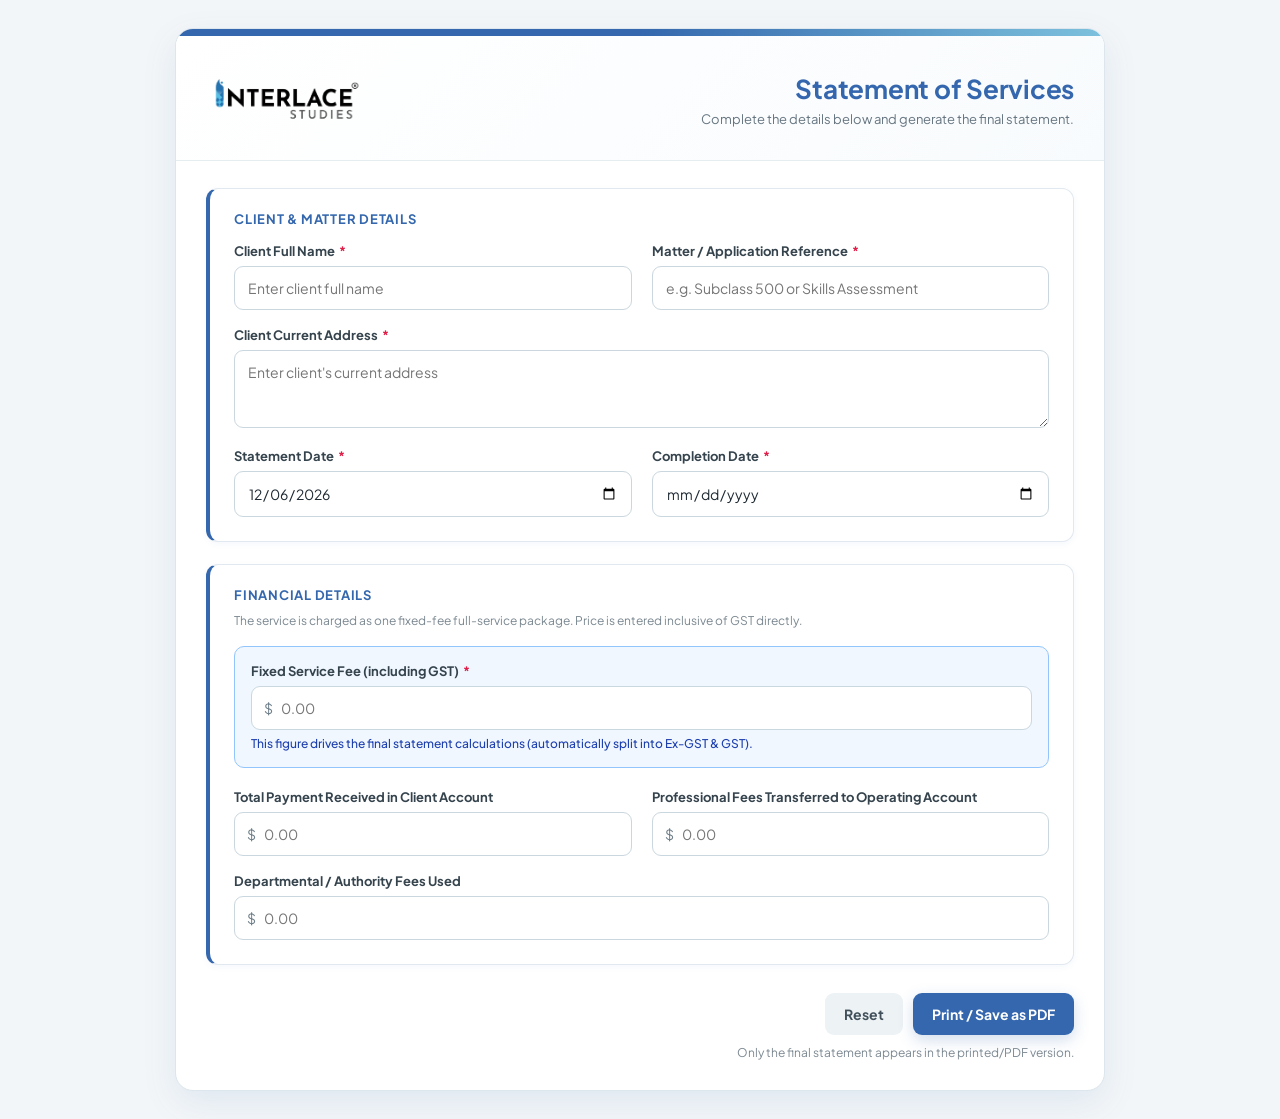
==== Interlace_Statement_of_Services.html @ 385ddd6b "feat: complete Interlace Statement of Services generator with brand redesign" ====
<!DOCTYPE html>
<html lang="en">
<head>
<meta charset="UTF-8">
<meta name="viewport" content="width=device-width, initial-scale=1.0">
<title>Interlace Studies | Statement of Services</title>
    <link rel="preconnect" href="https://fonts.googleapis.com">
    <link rel="preconnect" href="https://fonts.gstatic.com" crossorigin>
    <link href="https://fonts.googleapis.com/css2?family=Plus+Jakarta+Sans:wght@400;500;600;700;800&family=Inter:wght@400;500;600;700&display=swap" rel="stylesheet">
<style>
:root {
    --brand: rgb(52, 103, 173);
    --brand-2: rgb(88, 145, 192);
    --brand-light: #eef5fb;
    --brand-pale: #f7fbfe;
    --ink: #1e2932;
    --muted: #667580;
    --line: #d7e1e8;
    --page: #f3f6f8;
    --white: #ffffff;
    --danger: #a53a3a;
    --danger-bg: #fff7f7;
    --success: #2c6d4d;
    --success-bg: #f3fbf6;
}

* { box-sizing: border-box; }

html, body {
    margin: 0;
    padding: 0;
    font-family: 'Plus Jakarta Sans', 'Inter', -apple-system, BlinkMacSystemFont, 'Segoe UI', Roboto, sans-serif;
    font-size: 14px;
    color: var(--ink);
    background: var(--page);
    -webkit-font-smoothing: antialiased;
}

.screen-title h1 {
    margin: 0;
    color: var(--brand);
    font-size: 22px;
    font-weight: 700;
    letter-spacing: -0.01em;
}

.screen-title p {
    margin: 4px 0 0;
    color: var(--muted);
    font-size: 13px;
}

/* Card containers for form sections with brand-blue left-border accent */
.form-section-card {
    background: #ffffff;
    border: 1px solid #e2e8f0;
    border-left: 4px solid var(--brand);
    border-radius: 12px;
    padding: 22px 24px 24px;
    margin-bottom: 22px;
    box-shadow: 0 2px 6px rgba(52, 103, 173, 0.05);
}

.section-heading {
    margin: 0 0 16px;
    color: var(--brand);
    font-size: 12px;
    font-weight: 700;
    letter-spacing: 0.08em;
    text-transform: uppercase;
    display: flex;
    align-items: center;
    gap: 8px;
}

.form-grid {
    display: grid;
    grid-template-columns: repeat(2, minmax(0, 1fr));
    gap: 16px 20px;
}

.full {
    grid-column: 1 / -1;
}

label {
    display: block;
    margin: 0 0 6px;
    color: #334155;
    font-size: 13px;
    font-weight: 600;
}

.req {
    color: #e11d48;
    font-weight: 700;
    margin-left: 2px;
}

input, textarea, select {
    width: 100%;
    padding: 11px 13px;
    border: 1px solid #cbd5e1;
    border-radius: 8px;
    background: #ffffff;
    color: var(--ink);
    font-family: inherit;
    font-size: 14px;
    line-height: 1.4;
    transition: border-color .18s, box-shadow .18s;
}

input:focus, textarea:focus, select:focus {
    outline: none;
    border-color: var(--brand);
    box-shadow: 0 0 0 3px rgba(52, 103, 173, .15);
}

.helper {
    margin: -8px 0 16px;
    color: #64748b;
    font-size: 13px;
    line-height: 1.5;
}

/* Subtle driving fee card container */
.driving-fee-card {
    grid-column: 1 / -1;
    background: #f0f7ff;
    border: 1.5px solid #93c5fd;
    border-radius: 10px;
    padding: 16px;
    margin-bottom: 4px;
    transition: border-color .2s;
}

.driving-fee-card:focus-within {
    border-color: var(--brand);
    box-shadow: 0 0 0 3px rgba(52, 103, 173, .12);
}

.driving-fee-note {
    color: #1e40af;
    font-size: 12px;
    font-weight: 500;
    display: block;
    margin-top: 6px;
}



/* Base body styling replaced below */

/* =========================================================
   STAFF INTERFACE
   ========================================================= */
.app {
    width: min(930px, calc(100% - 32px));
    margin: 28px auto;
}

.card {
    overflow: hidden;
    background: #fff;
    border: 1px solid #dce6ec;
    border-radius: 18px;
    box-shadow: 0 12px 34px rgba(52, 103, 173, .10);
}

.screen-top {
    height: 7px;
    background: linear-gradient(90deg, var(--brand), var(--brand), #7cc1dd);
}

.screen-header {
    display: flex;
    align-items: center;
    justify-content: space-between;
    gap: 30px;
    padding: 24px 30px 22px;
    border-bottom: 1px solid #e6edf1;
    background: linear-gradient(135deg, #fff 0%, #f8fbfd 100%);
}

.screen-header img {
    width: 205px;
    max-height: 78px;
    object-fit: contain;
    object-position: left center;
}

.screen-title {
    text-align: right;
}

.screen-title h1 {
    margin: 0;
    color: var(--brand);
    font-size: 26px;
}

.screen-title p {
    margin: 6px 0 0;
    color: var(--muted);
    font-size: 13px;
}

.form-body {
    padding: 27px 30px 30px;
}

.section-heading {
    margin: 0 0 16px;
    color: var(--brand);
    font-size: 13px;
    font-weight: 700;
    letter-spacing: .75px;
    text-transform: uppercase;
}

.form-grid {
    display: grid;
    grid-template-columns: repeat(2, minmax(0, 1fr));
    gap: 17px 20px;
}

.full {
    grid-column: 1 / -1;
}

label {
    display: block;
    margin: 0 0 7px;
    color: #35434d;
    font-size: 13px;
    font-weight: 700;
}

input, textarea {
    width: 100%;
    padding: 12px 13px;
    border: 1px solid #cad7df;
    border-radius: 9px;
    background: #fff;
    color: var(--ink);
    font: inherit;
    font-size: 14px;
    outline: none;
}

input:focus, textarea:focus {
    border-color: var(--brand);
    box-shadow: 0 0 0 3px rgba(52, 103, 173, .11);
}

textarea {
    min-height: 78px;
    resize: vertical;
}

.money {
    position: relative;
}

.money::before {
    content: "$";
    position: absolute;
    left: 13px;
    top: 50%;
    transform: translateY(-50%);
    color: #70808b;
}

.money input {
    padding-left: 29px;
}

.divider {
    margin: 27px 0 21px;
    border: 0;
    border-top: 1px solid #e5edf1;
}

.helper {
    margin: -7px 0 16px;
    color: #7a8790;
    font-size: 12px;
}

.actions {
    display: flex;
    justify-content: flex-end;
    gap: 10px;
    margin-top: 28px;
}

button {
    border: 0;
    border-radius: 9px;
    padding: 12px 19px;
    font: inherit;
    font-size: 14px;
    font-weight: 700;
    cursor: pointer;
}

.reset-btn {
    color: #41505a;
    background: #edf2f5;
}

.print-btn {
    color: #fff;
    background: var(--brand);
    box-shadow: 0 5px 15px rgba(52, 103, 173, .22);
}

.small-note {
    margin-top: 10px;
    text-align: right;
    color: #7d8992;
    font-size: 12px;
}

#printPage {
    display: none;
}

@media (max-width: 720px) {
    .app {
        width: calc(100% - 18px);
        margin: 10px auto;
    }
    .screen-header {
        flex-direction: column;
        align-items: flex-start;
    }
    .screen-title {
        text-align: left;
    }
    .screen-header img {
        width: 185px;
    }
    .form-grid {
        grid-template-columns: 1fr;
    }
    .actions {
        flex-direction: column-reverse;
    }
    button {
        width: 100%;
    }
}

/* =========================================================
   FINAL A4 STATEMENT
   ========================================================= */
@media print {
    @page {
        size: A4;
        margin: 0;
    }

    html, body {
        width: 210mm;
        min-height: 297mm;
        margin: 0 !important;
        padding: 0 !important;
        background: #fff !important;
        -webkit-print-color-adjust: exact;
        print-color-adjust: exact;
    }

    .app {
        display: none !important;
    }

    #printPage {
        display: block !important;
        position: relative;
        width: 210mm;
        min-height: 297mm;
        padding: 10.5mm 13mm 14mm;
        overflow: hidden;
        background: #fff !important;
        color: var(--ink) !important;
    }

    .top-brand-line {
        position: absolute;
        top: 0;
        left: 0;
        width: 210mm;
        height: 4.5mm;
        background: linear-gradient(90deg, var(--brand) 0%, var(--brand) 68%, #7fc3df 100%);
    }

    .page-content {
        position: relative;
        z-index: 2;
    }

    .letterhead {
        display: grid;
        grid-template-columns: 1fr 1fr;
        gap: 14mm;
        align-items: stretch;
        min-height: 31mm;
        margin-bottom: 3mm;
    }

    .company-column,
    .contact-column {
        display: flex;
        flex-direction: column;
        justify-content: space-between;
    }

    .company-column {
        font-size: 8.7pt;
        line-height: 1.38;
        color: #3f4d57;
    }

    .company-name {
        margin-bottom: .8mm;
        color: #202b33;
        font-size: 12.5pt;
        font-weight: 700;
    }

    .company-abn {
        margin-top: .7mm;
    }

    .email-block {
        line-height: 1.45;
    }

    .email-block .mail {
        color: #5a94b5;
    }

    .contact-column {
        align-items: flex-end;
        text-align: right;
        color: #3f4d57;
        font-size: 8.7pt;
        line-height: 1.42;
    }

    .print-logo {
        width: 48mm;
        max-height: 22mm;
        object-fit: contain;
        object-position: right center;
    }

    .phone-block strong {
        color: #26343d;
    }

    .document-title {
        text-align: center;
        margin: 0 0 4mm;
        padding: 0 0 3mm;
        border-bottom: 1.5px solid var(--brand);
    }

    .document-title h1 {
        margin: 0;
        color: #202b33;
        font-size: 22pt;
        line-height: 1.05;
        font-weight: 600;
        letter-spacing: .1px;
    }

    .title-rule {
        width: 77mm;
        margin: 2.2mm auto 2.7mm;
        border-top: 1px solid #aab8c2;
    }

    .rma-grid {
        display: grid;
        grid-template-columns: repeat(3, 1fr);
        max-width: 176mm;
        margin: 0 auto;
        color: #44525c;
        font-size: 7.9pt;
        line-height: 1.3;
    }

    .rma-grid > div {
        padding: 0 2mm;
        text-align: center;
        white-space: nowrap;
    }

    .rma-grid > div:not(:last-child) {
        border-right: 1px solid #aebbc4;
    }

    .matter-card {
        overflow: hidden;
        margin-bottom: 3.5mm;
        border: 1px solid #d3e0e8;
        border-radius: 2mm;
    }

    .matter-heading {
        padding: 1.6mm 3.6mm;
        background: var(--brand) !important;
        color: #fff !important;
        font-size: 8pt;
        font-weight: 700;
        letter-spacing: .65px;
        text-transform: uppercase;
    }

    .matter-grid {
        display: grid;
        grid-template-columns: 1.65fr .70fr;
        min-height: 21mm;
        background: #f8fbfd !important;
    }

    .matter-main {
        padding: 2.6mm 4mm;
        font-size: 9pt;
        line-height: 1.35;
    }

    .client-name {
        margin-bottom: .7mm;
        color: #17232b;
        font-size: 10.8pt;
        font-weight: 700;
    }

    .matter-main b,
    .date-panel b {
        color: var(--brand);
    }

    .date-panel {
        display: flex;
        flex-direction: column;
        justify-content: center;
        padding: 2.6mm 4mm;
        border-left: 1px solid #d3e0e8;
        background: #fff !important;
        font-size: 8.8pt;
        line-height: 1.4;
    }

    .date-panel-label {
        margin-bottom: 1mm;
        color: #667681;
        font-size: 7.7pt;
        font-weight: 700;
        letter-spacing: .55px;
        text-transform: uppercase;
    }

    .section-label {
        display: flex;
        align-items: center;
        justify-content: space-between;
        margin: 0 0 1.5mm;
        color: var(--brand);
        font-size: 9.5pt;
        font-weight: 700;
    }

    .fixed-badge {
        padding: 1mm 2.2mm;
        border: 1px solid #b8cee0;
        border-radius: 20px;
        background: var(--brand-light) !important;
        color: var(--brand);
        font-size: 7.2pt;
        font-weight: 700;
        letter-spacing: .45px;
        text-transform: uppercase;
    }

    table.service-table {
        width: 100%;
        border-collapse: separate;
        border-spacing: 0;
        table-layout: fixed;
        overflow: hidden;
        margin-bottom: 4mm;
        border: 1px solid #aebec9;
        border-radius: 2mm;
        font-size: 8.35pt;
    }

    .service-table th {
        padding: 1.9mm 1.6mm;
        background: var(--brand) !important;
        color: #fff !important;
        text-align: center;
        font-weight: 700;
        border-right: 1px solid rgba(255,255,255,.28);
    }

    .service-table th:last-child {
        border-right: 0;
    }

    .service-table td {
        padding: 2.1mm 2.1mm;
        vertical-align: top;
        background: #fff !important;
        border-top: 1px solid #bcc9d1;
        border-right: 1px solid #bcc9d1;
    }

    .service-table tbody tr:first-child td {
        border-top: 0;
    }

    .service-table td:last-child {
        border-right: 0;
    }

    .col-date { width: 17%; }
    .col-service { width: 51%; }
    .col-price { width: 11%; }
    .col-gst { width: 9%; }
    .col-total { width: 12%; }

    .service-list {
        margin: 0;
        padding-left: 4.8mm;
        line-height: 1.35;
    }

    .service-list li {
        margin: 0 0 1.2mm;
        padding-left: .5mm;
    }

    .num {
        text-align: right;
        white-space: nowrap;
    }

    .finance-layout {
        display: grid;
        grid-template-columns: 1fr 59mm;
        gap: 5mm;
        align-items: stretch;
    }

    .ledger {
        overflow: hidden;
        border: 1px solid #d3dfe6;
        border-radius: 2mm;
        font-size: 8.35pt;
    }

    .ledger-heading {
        padding: 2mm 3mm;
        background: var(--brand-light) !important;
        color: var(--brand);
        font-weight: 700;
    }

    .ledger-row {
        display: grid;
        grid-template-columns: 1fr 31mm;
        border-top: 1px solid #e0e7eb;
    }

    .ledger-row span {
        padding: 1.65mm 3mm;
    }

    .ledger-row span:last-child {
        border-left: 1px solid #e0e7eb;
        text-align: right;
        font-weight: 600;
        white-space: nowrap;
    }

    .ledger-row.strong {
        background: #f4f8fb !important;
        color: #2a4f6c;
        font-weight: 700;
    }

    .position-card {
        display: flex;
        flex-direction: column;
        overflow: hidden;
        border: 1px solid #cbd9e2;
        border-radius: 2mm;
    }

    .position-head {
        padding: 2.1mm 3mm;
        background: var(--brand) !important;
        color: #fff !important;
        font-size: 7.7pt;
        font-weight: 700;
        letter-spacing: .5px;
        text-transform: uppercase;
    }

    .position-body {
        display: flex;
        flex: 1;
        flex-direction: column;
        justify-content: center;
        padding: 3.4mm 3.7mm;
        background: #fbfdfe !important;
        text-align: center;
    }

    .position-label {
        color: #61707a;
        font-size: 8pt;
        font-weight: 700;
        letter-spacing: .4px;
        text-transform: uppercase;
    }

    .position-amount {
        margin-top: 1.4mm;
        color: var(--brand);
        font-size: 18.5pt;
        font-weight: 700;
    }

    .position-note {
        margin-top: 2.4mm;
        padding-top: 2.2mm;
        border-top: 1px solid #dbe5ea;
        color: #5d6972;
        font-size: 7.35pt;
        line-height: 1.35;
    }

    .position-card.due {
        border-color: #dfbcbc;
    }

    .position-card.due .position-head {
        background: var(--danger) !important;
    }

    .position-card.due .position-body {
        background: var(--danger-bg) !important;
    }

    .position-card.due .position-amount {
        color: #983434;
    }

    .position-card.clear .position-head {
        background: var(--success) !important;
    }

    .position-card.clear .position-body {
        background: var(--success-bg) !important;
    }

    .position-card.clear .position-amount {
        color: var(--success);
    }

    .legal-note {
        margin-top: 4.5mm;
        padding: 2.6mm 3.4mm;
        border-left: 3px solid #a7c6dd;
        background: #f8fbfd !important;
        color: #66737d;
        font-size: 7.4pt;
        font-style: italic;
        line-height: 1.38;
    }

    .footer {
        position: absolute;
        left: 13mm;
        right: 13mm;
        bottom: 8.5mm;
        display: flex;
        justify-content: space-between;
        padding-top: 2mm;
        border-top: 1px solid #d8e2e8;
        color: #7b8790;
        font-size: 7pt;
    }

    .footer strong {
        color: var(--brand);
    }
}
</style>
</head>
<body>

<!-- ======================= STAFF FORM ======================= -->
<div class="app">
    <div class="card">
        <div class="screen-top"></div>

        <div class="screen-header">
            <img src="[data-uri]" alt="Interlace Studies">
            <div class="screen-title">
                <h1>Statement of Services</h1>
                <p>Complete the details below and generate the final statement.</p>
            </div>
        </div>

        <div class="form-body">
            <form id="statementForm" onsubmit="return false;">
                <!-- Section 1: Client & Matter Details -->
                <div class="form-section-card">
                    <div class="section-heading">Client & Matter Details</div>

                    <div class="form-grid">
                        <div>
                            <label for="clientName">Client Full Name <span class="req">*</span></label>
                            <input id="clientName" type="text" required placeholder="Enter client full name">
                        </div>

                        <div>
                            <label for="visaSubclass">Matter / Application Reference <span class="req">*</span></label>
                            <input id="visaSubclass" type="text" required placeholder="e.g. Subclass 500 or Skills Assessment">
                        </div>

                        <div class="full">
                            <label for="clientAddress">Client Current Address <span class="req">*</span></label>
                            <textarea id="clientAddress" required placeholder="Enter client's current address" rows="2"></textarea>
                        </div>

                        <div>
                            <label for="statementDate">Statement Date <span class="req">*</span></label>
                            <input id="statementDate" type="date" required>
                        </div>

                        <div>
                            <label for="completionDate">Completion Date <span class="req">*</span></label>
                            <input id="completionDate" type="date" required>
                        </div>
                    </div>
                </div>

                <!-- Section 2: Financial Details -->
                <div class="form-section-card">
                    <div class="section-heading">Financial Details</div>
                    <div class="helper">The service is charged as one fixed-fee full-service package. Price is entered inclusive of GST directly.</div>

                    <div class="form-grid">
                        <div class="driving-fee-card">
                            <label for="price">Fixed Service Fee (including GST) <span class="req">*</span></label>
                            <div class="money">
                                <input id="price" type="number" min="0.01" step="0.01" required placeholder="0.00" onfocus="this.select()">
                            </div>
                            <small class="driving-fee-note">This figure drives the final statement calculations (automatically split into Ex-GST & GST).</small>
                        </div>

                        <div>
                            <label for="paymentReceived">Total Payment Received in Client Account</label>
                            <div class="money">
                                <input id="paymentReceived" type="number" min="0" step="0.01" placeholder="0.00" onfocus="this.select()">
                            </div>
                        </div>

                        <div>
                            <label for="operatingTransferred">Professional Fees Transferred to Operating Account</label>
                            <div class="money">
                                <input id="operatingTransferred" type="number" min="0" step="0.01" placeholder="0.00" onfocus="this.select()">
                            </div>
                        </div>

                        <div class="full">
                            <label for="departmentFees">Departmental / Authority Fees Used</label>
                            <div class="money">
                                <input id="departmentFees" type="number" min="0" step="0.01" placeholder="0.00" onfocus="this.select()">
                            </div>
                        </div>
                    </div>
                </div>

                <div class="actions">
                    <button type="button" class="reset-btn" id="resetBtn">Reset</button>
                    <button type="button" class="print-btn" id="printBtn">Print / Save as PDF</button>
                </div>

                <div class="small-note">Only the final statement appears in the printed/PDF version.</div>
            </form>
        </div>
    </div>
</div>

<!-- ======================= FINAL A4 STATEMENT PRINT ======================= -->
<section id="printPage">
    <div class="top-brand-line"></div>

    <div class="page-content">
        <header class="letterhead">
            <div class="company-column">
                <div>
                    <div class="company-name">Interlace Studies Pty Ltd</div>
                    Level 1B, 181 Elizabeth Street<br>
                    Brisbane City, QLD, 4000
                    <div class="company-abn"><strong>ABN:</strong> 88 623 971 522</div>
                </div>

                <div class="email-block">
                    Email: <span class="mail">visa@interlacestudies.com</span><br>
                    <span style="display:inline-block;width:10.8mm;"></span><span class="mail">visa@interlace.com.au</span>
                </div>
            </div>

            <div class="contact-column">
                <img class="print-logo" src="[data-uri]" alt="Interlace Studies">

                <div class="phone-block">
                    <strong>Business number:</strong> 1300 365 423<br>
                    <strong>Phone number:</strong> +61 401 920 678
                </div>
            </div>
        </header>

        <section class="document-title">
            <h1>Statement of Services</h1>
            <div class="title-rule"></div>

            <div class="rma-grid">
                <div>Siddhartha Raj Bhandari MARN: 2117623</div>
                <div>Rajaram Dhungana MARN: 2418363</div>
                <div>Pramod Sapkota MARN: 2519108</div>
            </div>
        </section>

        <section class="matter-card">
            <div class="matter-heading">Client & Matter</div>

            <div class="matter-grid">
                <div class="matter-main">
                    <div class="client-name" id="pClientName"></div>
                    <div><b>Matter:</b> <span id="pMatterName"></span> - Application: <span id="pVisaSubclass"></span></div>
                    <div><b>Address:</b> <span id="pAddress"></span></div>
                </div>

                <div class="date-panel">
                    <div class="date-panel-label">Statement Date</div>
                    <div><b>Date:</b> <span id="pStatementDate"></span></div>
                </div>
            </div>
        </section>

        <div class="section-label">
            <span>Services Performed</span>
            <span class="fixed-badge">Fixed-Fee Full Service</span>
        </div>

        <table class="service-table">
            <thead>
                <tr>
                    <th class="col-date">Completion Date</th>
                    <th class="col-service">Service Description</th>
                    <th class="col-price">Price</th>
                    <th class="col-gst">GST</th>
                    <th class="col-total">Total</th>
                </tr>
            </thead>

            <tbody>
                <tr>
                    <td id="pCompletionDate"></td>
                    <td>
                        <ul class="service-list" id="pServiceList">
                            <li>Application eligibility assessment, including consideration of the applicable law, policy, and guidelines and their application to the client's circumstances and goals.</li>
                            <li>Advice and assistance regarding information and documents required to support the application at lodgement.</li>
                            <li>Preparation of the application, including necessary forms and supporting submissions.</li>
                            <li>Compilation and finalisation of the application in the required form for lodgement.</li>
                        </ul>
                    </td>
                    <td class="num" id="pPrice">$0.00</td>
                    <td class="num" id="pGst">$0.00</td>
                    <td class="num" id="pServiceTotal">$0.00</td>
                </tr>
            </tbody>
        </table>

        <div class="finance-layout">
            <div class="ledger">
                <div class="ledger-heading">Financial Summary</div>

                <div class="ledger-row strong">
                    <span>Total value of the fixed-fee service performed to date</span>
                    <span id="pTotalValue">$0.00</span>
                </div>

                <div class="ledger-row">
                    <span>Total payment received in client account to date</span>
                    <span id="pPaymentReceived">$0.00</span>
                </div>

                <div class="ledger-row">
                    <span>Total professional fees transferred to Operating Account</span>
                    <span id="pOperatingTransferred">$0.00</span>
                </div>

                <div class="ledger-row">
                    <span>Total Departmental fees used for the application</span>
                    <span id="pDepartmentFees">$0.00</span>
                </div>

                <div class="ledger-row">
                    <span>Current balance held in client account</span>
                    <span id="pClientAccountBalance">$0.00</span>
                </div>

                <div class="ledger-row strong">
                    <span>Total fixed professional fee for the service provided</span>
                    <span id="pProfessionalFee">$0.00</span>
                </div>
            </div>

            <div class="position-card" id="positionCard">
                <div class="position-head">Final Account Position</div>

                <div class="position-body">
                    <div class="position-label" id="positionLabel">Account Settled</div>
                    <div class="position-amount" id="positionAmount">$0.00</div>
                    <div class="position-note" id="positionNote"></div>
                </div>
            </div>
        </div>

        <div class="legal-note">
            This document is not a Tax Invoice. It is a Statement of Services for the fixed-fee service described above.
            Invoices and receipts are issued separately.
        </div>
    </div>

    <div class="footer">
        <span><strong>INTERLACE STUDIES PTY LTD</strong> · Statement of Services</span>
        <span>Page 1 of 1</span>
    </div>
</section>

<script>
(function () {
    const $ = (id) => document.getElementById(id);

    function value(id) {
        const el = $(id);
        if (!el || !el.value || el.value.trim() === "") return 0;
        const n = parseFloat(el.value);
        return Number.isFinite(n) ? n : 0;
    }

    function roundMoney(n) {
        return Math.round((n + Number.EPSILON) * 100) / 100;
    }

    function money(n) {
        const sign = n < 0 ? "-" : "";
        return sign + "$" + Math.abs(n).toLocaleString("en-AU", {
            minimumFractionDigits: 2,
            maximumFractionDigits: 2
        });
    }

    function formatDate(dateValue) {
        if (!dateValue) return "";
        const parts = dateValue.split("-");
        if (parts.length !== 3) return dateValue;

        const d = new Date(Number(parts[0]), Number(parts[1]) - 1, Number(parts[2]));

        return d.toLocaleDateString("en-AU", {
            day: "2-digit",
            month: "long",
            year: "numeric"
        });
    }

    function calculate() {
        // Total price is entered directly inclusive of GST
        const professionalFee = value("price");
        const priceExGst = roundMoney(professionalFee / 1.10);
        const gst = roundMoney(professionalFee - priceExGst);

        const paymentReceived = value("paymentReceived");
        const operatingTransferred = value("operatingTransferred");
        const departmentFees = value("departmentFees");

        const clientAccountBalance = roundMoney(
            paymentReceived - operatingTransferred - departmentFees
        );

        const netPosition = roundMoney(
            paymentReceived - departmentFees - professionalFee
        );

        return {
            price: priceExGst,
            gst,
            professionalFee,
            paymentReceived,
            operatingTransferred,
            departmentFees,
            clientAccountBalance,
            netPosition
        };
    }

    function syncPrint() {
        try {
            const c = calculate();
            const clientName = $("clientName") ? $("clientName").value.trim() : "";

            if ($("pClientName")) $("pClientName").textContent = clientName;
            if ($("pMatterName")) $("pMatterName").textContent = clientName;
            if ($("pVisaSubclass")) $("pVisaSubclass").textContent = $("visaSubclass") ? $("visaSubclass").value.trim() : "";
            if ($("pAddress")) $("pAddress").textContent = $("clientAddress") ? $("clientAddress").value.trim() : "";
            if ($("pStatementDate")) $("pStatementDate").textContent = formatDate($("statementDate") ? $("statementDate").value : "");
            if ($("pCompletionDate")) $("pCompletionDate").textContent = formatDate($("completionDate") ? $("completionDate").value : "");

            if ($("pPrice")) $("pPrice").textContent = money(c.price);
            if ($("pGst")) $("pGst").textContent = money(c.gst);
            if ($("pServiceTotal")) $("pServiceTotal").textContent = money(c.professionalFee);

            if ($("pTotalValue")) $("pTotalValue").textContent = money(c.professionalFee);
            if ($("pPaymentReceived")) $("pPaymentReceived").textContent = money(c.paymentReceived);
            if ($("pOperatingTransferred")) $("pOperatingTransferred").textContent = money(c.operatingTransferred);
            if ($("pDepartmentFees")) $("pDepartmentFees").textContent = money(c.departmentFees);
            if ($("pClientAccountBalance")) $("pClientAccountBalance").textContent = money(c.clientAccountBalance);
            if ($("pProfessionalFee")) $("pProfessionalFee").textContent = money(c.professionalFee);

            const card = $("positionCard");
            if (card) {
                card.classList.remove("due", "clear");

                if (c.netPosition < 0) {
                    card.classList.add("due");
                    if ($("positionLabel")) $("positionLabel").textContent = "Amount Due";
                    if ($("positionAmount")) $("positionAmount").textContent = money(Math.abs(c.netPosition));
                    if ($("positionNote")) $("positionNote").textContent =
                        "This amount remains payable in relation to the fixed-fee service shown in this statement. Once received, the amount attributable to professional fees will be transferred to our Operating Account in accordance with the Service Agreement.";
                } else if (c.netPosition > 0) {
                    if ($("positionLabel")) $("positionLabel").textContent = "Client Funds Remaining";
                    if ($("positionAmount")) $("positionAmount").textContent = money(c.netPosition);
                    if ($("positionNote")) $("positionNote").textContent =
                        "This amount represents client funds remaining after the professional fee and disbursements shown above. Any unused client money remaining at the conclusion of the matter will be returned to the client.";
                } else {
                    card.classList.add("clear");
                    if ($("positionLabel")) $("positionLabel").textContent = "Account Settled";
                    if ($("positionAmount")) $("positionAmount").textContent = "$0.00";
                    if ($("positionNote")) $("positionNote").textContent =
                        "No further amount is due and no unused client funds remain after the fees and disbursements shown in this statement.";
                }
            }
        } catch (err) {
            console.error("syncPrint error:", err);
        }
    }

    function setToday() {
        const now = new Date();
        const localDate = new Date(now.getTime() - now.getTimezoneOffset() * 60000)
            .toISOString()
            .slice(0, 10);

        if ($("statementDate")) $("statementDate").value = localDate;
    }

    [
        "clientName",
        "visaSubclass",
        "clientAddress",
        "statementDate",
        "completionDate",
        "price",
        "paymentReceived",
        "operatingTransferred",
        "departmentFees"
    ].forEach((id) => {
        const el = $(id);
        if (el) {
            el.addEventListener("input", syncPrint);
            el.addEventListener("change", syncPrint);
        }
    });

    // Print Statement of Services directly
    $("printBtn").addEventListener("click", function () {
        const form = $("statementForm");

        if (form && !form.reportValidity()) {
            return;
        }

        const priceEl = $("price");
        const priceVal = priceEl ? parseFloat(priceEl.value) : 0;
        if (isNaN(priceVal) || priceVal <= 0) {
            alert("The Fixed Service Fee (Price) field is mandatory. Please enter a valid fee amount.");
            if (priceEl) priceEl.focus();
            return;
        }

        syncPrint();

        try {
            window.print();
        } catch (err) {
            console.error("Print error:", err);
            window.print();
        }
    });

    $("resetBtn").addEventListener("click", function () {
        const form = $("statementForm");
        if (form) form.reset();

        if ($("price")) $("price").value = "";
        if ($("paymentReceived")) $("paymentReceived").value = "";
        if ($("operatingTransferred")) $("operatingTransferred").value = "";
        if ($("departmentFees")) $("departmentFees").value = "";

        setToday();
        syncPrint();
    });

    window.addEventListener("beforeprint", syncPrint);

    setToday();
    syncPrint();
})();
</script>

</body>
</html>
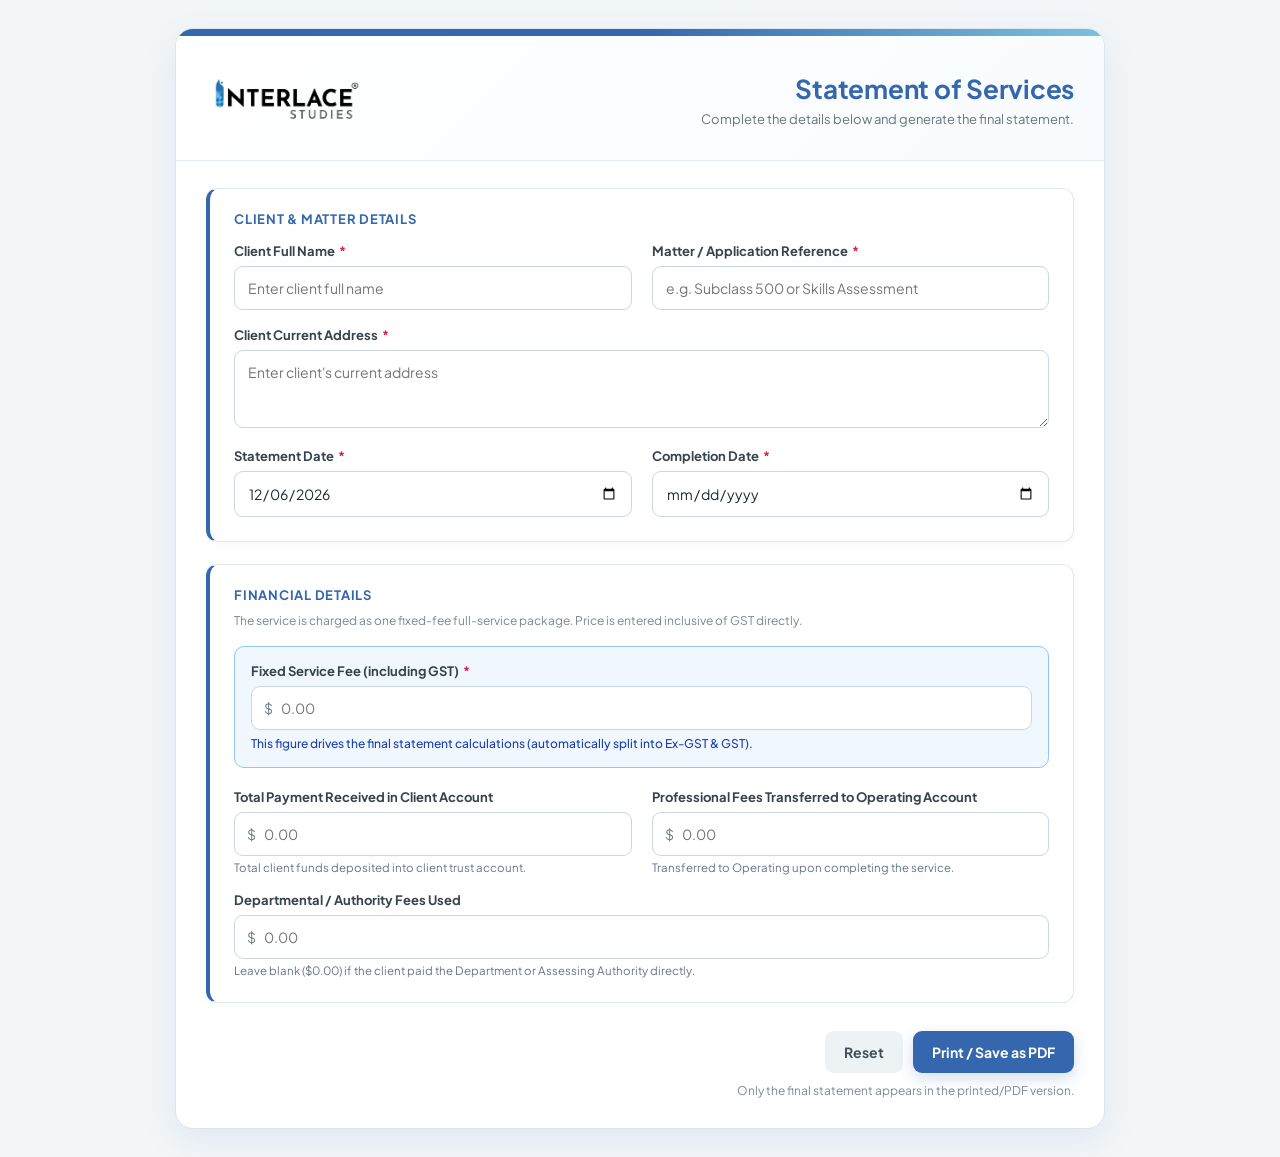
==== commit e726a79a: "fix: resolve ledger calculation transparency, trust balance non-negative safeguard, and clear field " ====
--- a/Interlace_Statement_of_Services.html
+++ b/Interlace_Statement_of_Services.html
@@ -871,6 +871,7 @@
                             <div class="money">
                                 <input id="paymentReceived" type="number" min="0" step="0.01" placeholder="0.00" onfocus="this.select()">
                             </div>
+                            <small style="color: #64748b; font-size: 11.5px; display: block; margin-top: 4px;">Total client funds deposited into client trust account.</small>
                         </div>
 
                         <div>
@@ -878,6 +879,7 @@
                             <div class="money">
                                 <input id="operatingTransferred" type="number" min="0" step="0.01" placeholder="0.00" onfocus="this.select()">
                             </div>
+                            <small style="color: #64748b; font-size: 11.5px; display: block; margin-top: 4px;">Transferred to Operating upon completing the service.</small>
                         </div>
 
                         <div class="full">
@@ -885,8 +887,10 @@
                             <div class="money">
                                 <input id="departmentFees" type="number" min="0" step="0.01" placeholder="0.00" onfocus="this.select()">
                             </div>
+                            <small style="color: #64748b; font-size: 11.5px; display: block; margin-top: 4px;">Leave blank ($0.00) if the client paid the Department or Assessing Authority directly.</small>
                         </div>
                     </div>
+                    <div id="ledgerWarningNotice" style="display: none; margin-top: 14px; padding: 10px 14px; background: #fffbeb; border: 1px solid #fef3c7; border-left: 4px solid #f59e0b; border-radius: 6px; font-size: 12.5px; color: #92400e; line-height: 1.4;"></div>
                 </div>
 
                 <div class="actions">
@@ -1002,6 +1006,16 @@
                 </div>
 
                 <div class="ledger-row">
+                    <span>Total Departmental fees used for the application</span>
+                    <span id="pDepartmentFees">$0.00</span>
+                </div>
+
+                <div class="ledger-row strong" style="background: #f8fafc; border-top: 1px dashed #cbd5e1; border-bottom: 1px dashed #cbd5e1;">
+                    <span style="color: var(--brand);">Total costs & disbursements incurred to date</span>
+                    <span id="pTotalCharges" style="color: var(--brand);">$0.00</span>
+                </div>
+
+                <div class="ledger-row">
                     <span>Total payment received in client account to date</span>
                     <span id="pPaymentReceived">$0.00</span>
                 </div>
@@ -1012,18 +1026,8 @@
                 </div>
 
                 <div class="ledger-row">
-                    <span>Total Departmental fees used for the application</span>
-                    <span id="pDepartmentFees">$0.00</span>
-                </div>
-
-                <div class="ledger-row">
                     <span>Current balance held in client account</span>
                     <span id="pClientAccountBalance">$0.00</span>
-                </div>
-
-                <div class="ledger-row strong">
-                    <span>Total fixed professional fee for the service provided</span>
-                    <span id="pProfessionalFee">$0.00</span>
                 </div>
             </div>
 
@@ -1097,21 +1101,33 @@
         const operatingTransferred = value("operatingTransferred");
         const departmentFees = value("departmentFees");
 
-        const clientAccountBalance = roundMoney(
+        // Total costs incurred on behalf of the client (Professional Fee + Departmental/Disbursement Fees)
+        const totalCharges = roundMoney(professionalFee + departmentFees);
+
+        // Funds physically held in the client trust account.
+        // Under Australian MARA trust accounting, trust balance cannot be negative.
+        const rawTrustBalance = roundMoney(
             paymentReceived - operatingTransferred - departmentFees
         );
-
+        const clientAccountBalance = Math.max(0, rawTrustBalance);
+
+        // Net account position: Total payments received minus total charges incurred.
+        // If paymentReceived < totalCharges, netPosition is negative (client owes money).
+        // If paymentReceived > totalCharges, netPosition is positive (unused client funds remaining).
+        // If paymentReceived == totalCharges, netPosition is 0 (account fully settled).
         const netPosition = roundMoney(
-            paymentReceived - departmentFees - professionalFee
+            paymentReceived - totalCharges
         );
 
         return {
             price: priceExGst,
             gst,
             professionalFee,
+            totalCharges,
             paymentReceived,
             operatingTransferred,
             departmentFees,
+            rawTrustBalance,
             clientAccountBalance,
             netPosition
         };
@@ -1134,11 +1150,22 @@
             if ($("pServiceTotal")) $("pServiceTotal").textContent = money(c.professionalFee);
 
             if ($("pTotalValue")) $("pTotalValue").textContent = money(c.professionalFee);
+            if ($("pDepartmentFees")) $("pDepartmentFees").textContent = money(c.departmentFees);
+            if ($("pTotalCharges")) $("pTotalCharges").textContent = money(c.totalCharges);
             if ($("pPaymentReceived")) $("pPaymentReceived").textContent = money(c.paymentReceived);
             if ($("pOperatingTransferred")) $("pOperatingTransferred").textContent = money(c.operatingTransferred);
-            if ($("pDepartmentFees")) $("pDepartmentFees").textContent = money(c.departmentFees);
             if ($("pClientAccountBalance")) $("pClientAccountBalance").textContent = money(c.clientAccountBalance);
-            if ($("pProfessionalFee")) $("pProfessionalFee").textContent = money(c.professionalFee);
+
+            // Dynamic live notice in form if withdrawals exceed deposits
+            const noticeEl = $("ledgerWarningNotice");
+            if (noticeEl) {
+                if (c.rawTrustBalance < 0) {
+                    noticeEl.style.display = "block";
+                    noticeEl.innerHTML = `⚠️ <b>Note:</b> Total withdrawals ($${(c.operatingTransferred + c.departmentFees).toFixed(2)}) exceed total payments received ($${c.paymentReceived.toFixed(2)}). If the client paid Department/Visa fees directly to Immigration, leave Departmental Fees as 0.00.`;
+                } else {
+                    noticeEl.style.display = "none";
+                }
+            }
 
             const card = $("positionCard");
             if (card) {
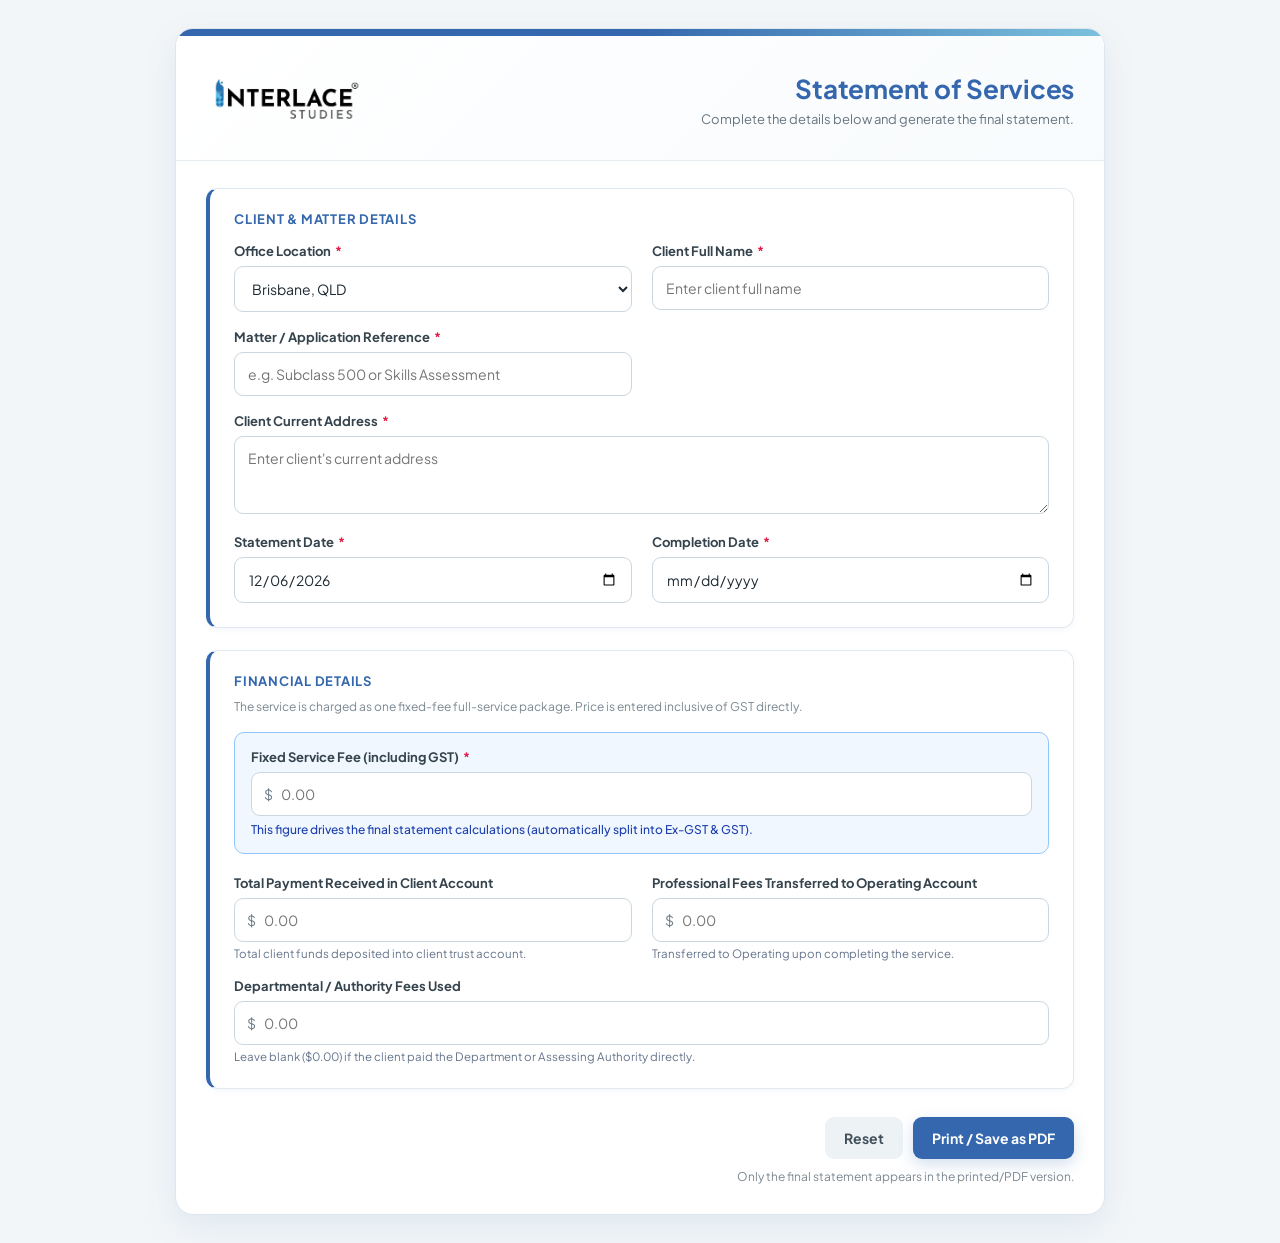
==== commit c3d34083: "Add dynamic office location selector and highlight matter line - Replace hardcoded Brisbane letterhe" ====
--- a/Interlace_Statement_of_Services.html
+++ b/Interlace_Statement_of_Services.html
@@ -236,7 +236,7 @@
     font-weight: 700;
 }
 
-input, textarea {
+input, textarea, select {
     width: 100%;
     padding: 12px 13px;
     border: 1px solid #cad7df;
@@ -248,7 +248,7 @@
     outline: none;
 }
 
-input:focus, textarea:focus {
+input:focus, textarea:focus, select:focus {
     border-color: var(--brand);
     box-shadow: 0 0 0 3px rgba(52, 103, 173, .11);
 }
@@ -542,6 +542,12 @@
     .matter-main b,
     .date-panel b {
         color: var(--brand);
+    }
+
+    .matter-highlight,
+    .matter-highlight b {
+        color: var(--danger) !important;
+        font-weight: 700;
     }
 
     .date-panel {
@@ -826,6 +832,21 @@
 
                     <div class="form-grid">
                         <div>
+                            <label for="officeLocation">Office Location <span class="req">*</span></label>
+                            <select id="officeLocation" required>
+                                <option value="brisbane" selected>Brisbane, QLD</option>
+                                <option value="adelaide">Adelaide, SA</option>
+                                <option value="perth">Perth, WA</option>
+                                <option value="sydney">Sydney, NSW</option>
+                                <option value="kathmandu">Kathmandu, Nepal</option>
+                                <option value="bali">Bali, Indonesia</option>
+                                <option value="phnompenh">Phnom Penh, Cambodia</option>
+                                <option value="tokyo">Tokyo, Japan</option>
+                                <option value="nadi">Nadi, Fiji</option>
+                            </select>
+                        </div>
+
+                        <div>
                             <label for="clientName">Client Full Name <span class="req">*</span></label>
                             <input id="clientName" type="text" required placeholder="Enter client full name">
                         </div>
@@ -913,8 +934,8 @@
             <div class="company-column">
                 <div>
                     <div class="company-name">Interlace Studies Pty Ltd</div>
-                    Level 1B, 181 Elizabeth Street<br>
-                    Brisbane City, QLD, 4000
+                    <span id="pOfficeAddressLine1"></span><br>
+                    <span id="pOfficeAddressLine2"></span>
                     <div class="company-abn"><strong>ABN:</strong> 88 623 971 522</div>
                 </div>
 
@@ -951,7 +972,7 @@
             <div class="matter-grid">
                 <div class="matter-main">
                     <div class="client-name" id="pClientName"></div>
-                    <div><b>Matter:</b> <span id="pMatterName"></span> - Application: <span id="pVisaSubclass"></span></div>
+                    <div class="matter-highlight"><b>Matter:</b> <span id="pMatterName"></span> - Application: <span id="pVisaSubclass"></span></div>
                     <div><b>Address:</b> <span id="pAddress"></span></div>
                 </div>
 
@@ -1077,6 +1098,18 @@
         });
     }
 
+    const OFFICES = {
+        brisbane: { line1: "Unit 1B, Level 1, 181 Elizabeth Street", line2: "Brisbane City QLD 4000" },
+        adelaide: { line1: "East Suite 3, Level 2, 50 Grenfell Street", line2: "Adelaide SA" },
+        perth: { line1: "Level 6, 231 Adelaide Terrace", line2: "Perth WA 6000" },
+        sydney: { line1: "Suite 32, Level 2, 650 George Street", line2: "Sydney NSW 2000" },
+        kathmandu: { line1: "JanaSahayog Marga, New Baneshwor", line2: "Kathmandu 44600, Nepal" },
+        bali: { line1: "Jl. Sang Hyang No.77B, Br. Cica Abianbase", line2: "Mengwi, Badung, Bali, 80351" },
+        phnompenh: { line1: "No. 63, Street 374 Corner 205", line2: "S/K Toul Svay Prey II, Khan Boeung Kengkorng, Phnom Penh, Cambodia" },
+        tokyo: { line1: "Sambu Ochiai Bldg 3F, 2 Chome-29-1 Kamiochiai", line2: "Shinjuku City, Tokyo 161-0034" },
+        nadi: { line1: "Lot 6 Vavabiau Road, Votualevu", line2: "Nadi, Fiji" }
+    };
+
     function formatDate(dateValue) {
         if (!dateValue) return "";
         const parts = dateValue.split("-");
@@ -1137,6 +1170,11 @@
         try {
             const c = calculate();
             const clientName = $("clientName") ? $("clientName").value.trim() : "";
+
+            const officeKey = $("officeLocation") ? $("officeLocation").value : "brisbane";
+            const office = OFFICES[officeKey] || OFFICES.brisbane;
+            if ($("pOfficeAddressLine1")) $("pOfficeAddressLine1").textContent = office.line1;
+            if ($("pOfficeAddressLine2")) $("pOfficeAddressLine2").textContent = office.line2;
 
             if ($("pClientName")) $("pClientName").textContent = clientName;
             if ($("pMatterName")) $("pMatterName").textContent = clientName;
@@ -1205,6 +1243,7 @@
     }
 
     [
+        "officeLocation",
         "clientName",
         "visaSubclass",
         "clientAddress",
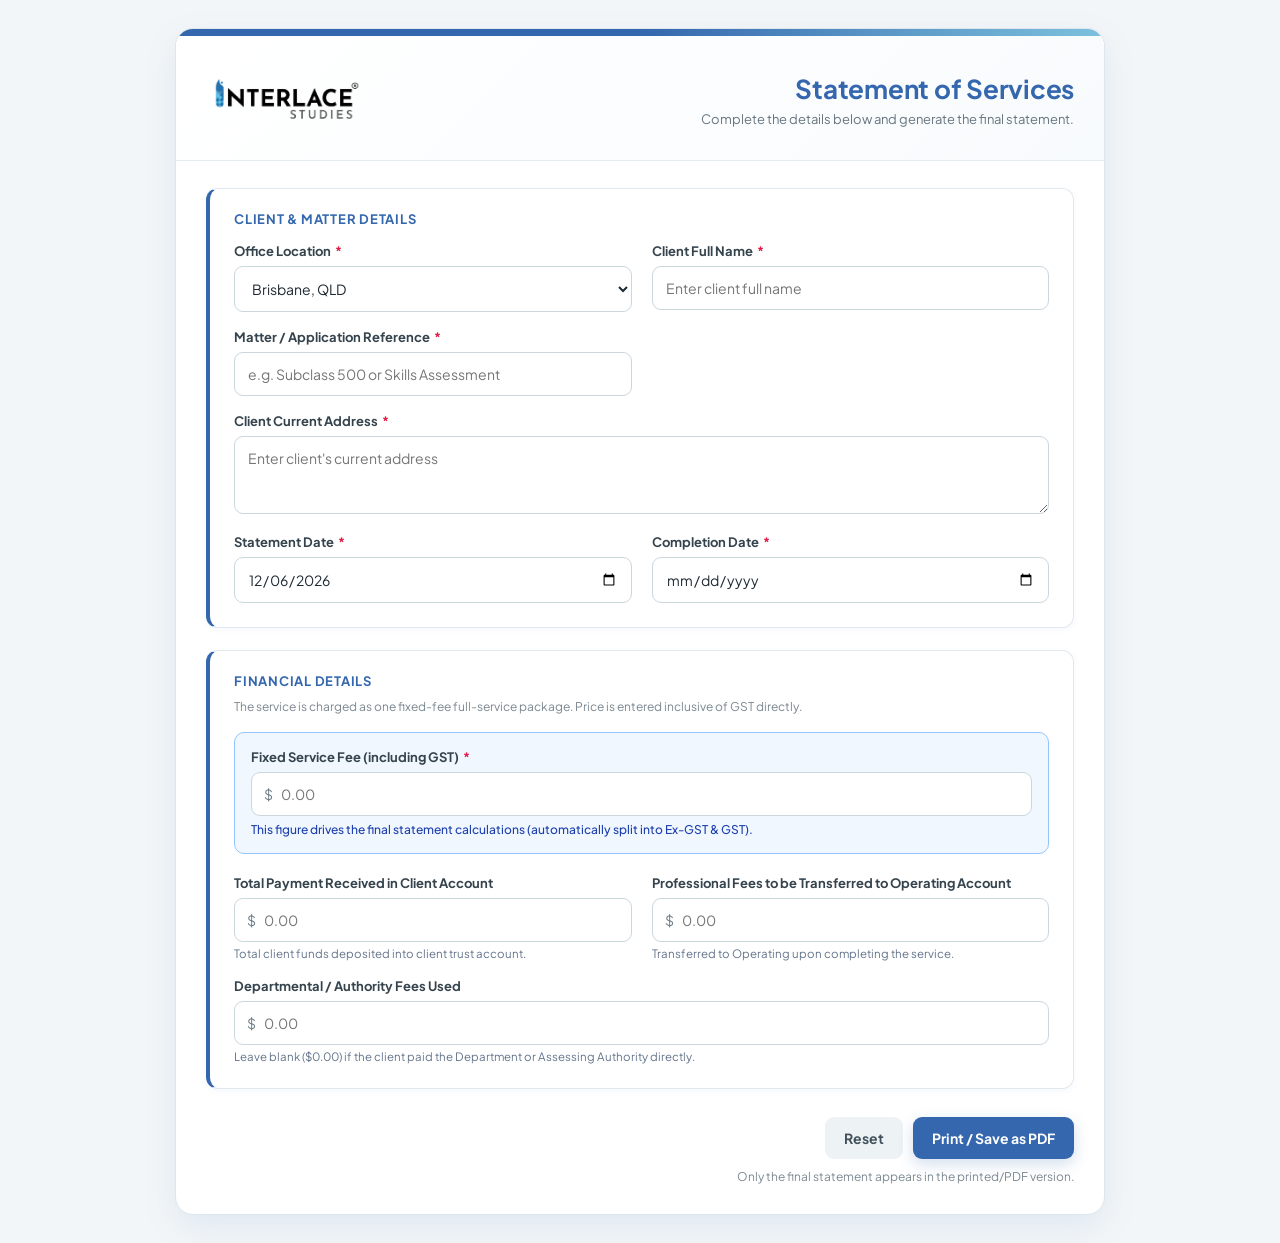
==== commit ac3f82e9: "Update operating account transfer wording to future tense Change "Professional Fees Transferred to O" ====
--- a/Interlace_Statement_of_Services.html
+++ b/Interlace_Statement_of_Services.html
@@ -550,6 +550,12 @@
         font-weight: 700;
     }
 
+    .matter-highlight {
+        margin-top: 1mm;
+        font-size: 15pt;
+        line-height: 1.25;
+    }
+
     .date-panel {
         display: flex;
         flex-direction: column;
@@ -896,7 +902,7 @@
                         </div>
 
                         <div>
-                            <label for="operatingTransferred">Professional Fees Transferred to Operating Account</label>
+                            <label for="operatingTransferred">Professional Fees to be Transferred to Operating Account</label>
                             <div class="money">
                                 <input id="operatingTransferred" type="number" min="0" step="0.01" placeholder="0.00" onfocus="this.select()">
                             </div>
@@ -972,7 +978,7 @@
             <div class="matter-grid">
                 <div class="matter-main">
                     <div class="client-name" id="pClientName"></div>
-                    <div class="matter-highlight"><b>Matter:</b> <span id="pMatterName"></span> - Application: <span id="pVisaSubclass"></span></div>
+                    <div class="matter-highlight"><b>Matter:</b> <span id="pMatterName"></span></div>
                     <div><b>Address:</b> <span id="pAddress"></span></div>
                 </div>
 
@@ -1042,7 +1048,7 @@
                 </div>
 
                 <div class="ledger-row">
-                    <span>Total professional fees transferred to Operating Account</span>
+                    <span>Total professional fees to be transferred to Operating Account</span>
                     <span id="pOperatingTransferred">$0.00</span>
                 </div>
 
@@ -1177,8 +1183,7 @@
             if ($("pOfficeAddressLine2")) $("pOfficeAddressLine2").textContent = office.line2;
 
             if ($("pClientName")) $("pClientName").textContent = clientName;
-            if ($("pMatterName")) $("pMatterName").textContent = clientName;
-            if ($("pVisaSubclass")) $("pVisaSubclass").textContent = $("visaSubclass") ? $("visaSubclass").value.trim() : "";
+            if ($("pMatterName")) $("pMatterName").textContent = $("visaSubclass") ? $("visaSubclass").value.trim() : "";
             if ($("pAddress")) $("pAddress").textContent = $("clientAddress") ? $("clientAddress").value.trim() : "";
             if ($("pStatementDate")) $("pStatementDate").textContent = formatDate($("statementDate") ? $("statementDate").value : "");
             if ($("pCompletionDate")) $("pCompletionDate").textContent = formatDate($("completionDate") ? $("completionDate").value : "");
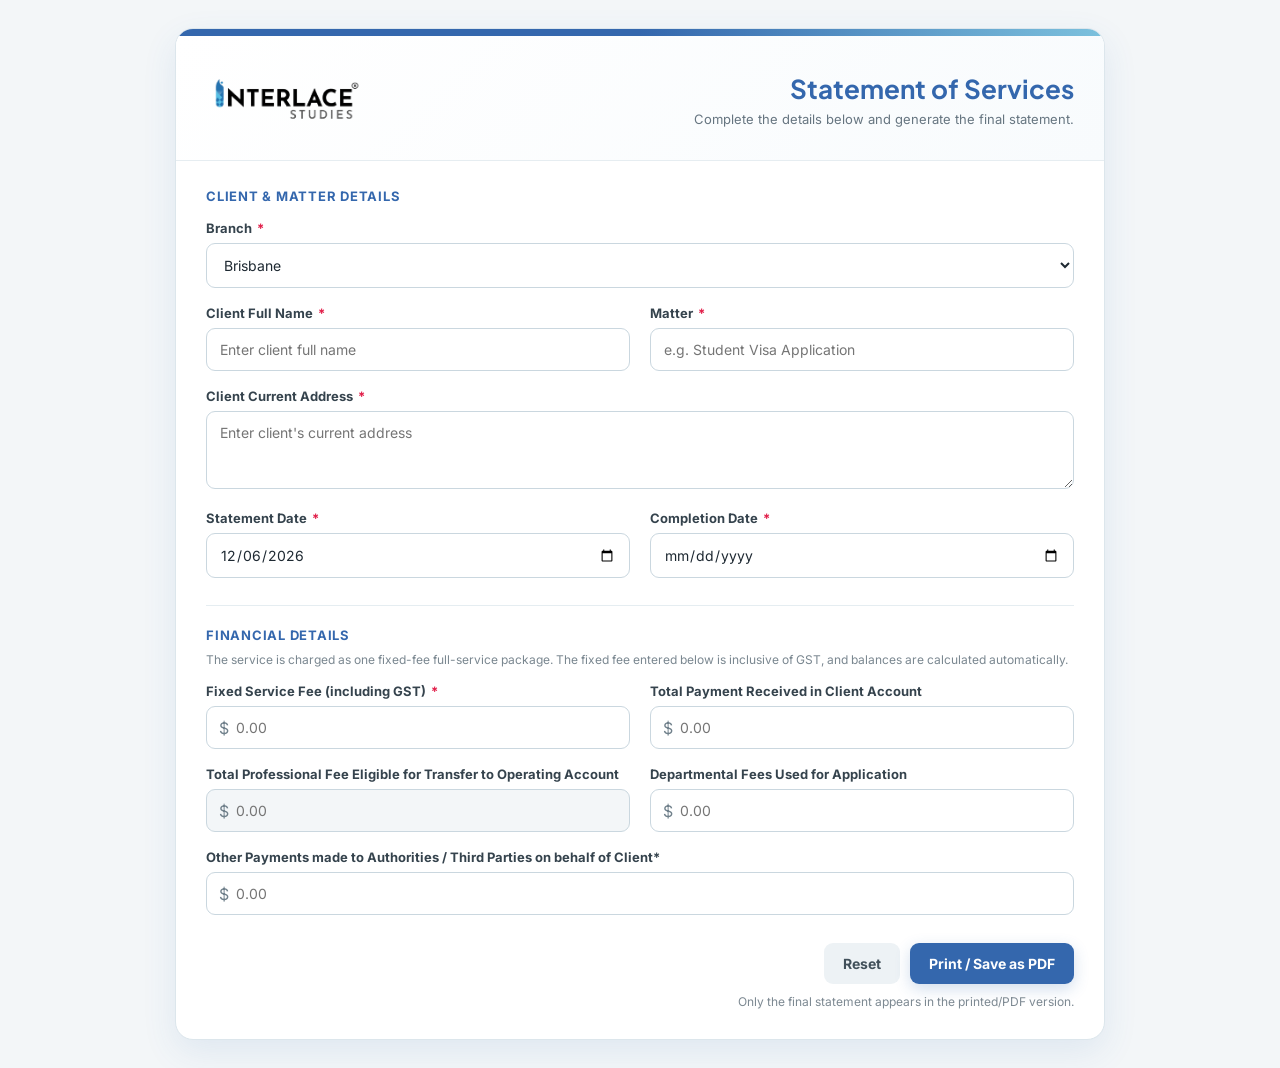
==== commit 20eb1592: "Rebuild statement generator from new interlace_statement_module Port the new PHP-templated module th" ====
--- a/Interlace_Statement_of_Services.html
+++ b/Interlace_Statement_of_Services.html
@@ -29,130 +29,13 @@
 html, body {
     margin: 0;
     padding: 0;
-    font-family: 'Plus Jakarta Sans', 'Inter', -apple-system, BlinkMacSystemFont, 'Segoe UI', Roboto, sans-serif;
-    font-size: 14px;
+    font-family: 'Inter', Arial, Helvetica, sans-serif;
     color: var(--ink);
     background: var(--page);
-    -webkit-font-smoothing: antialiased;
-}
-
-.screen-title h1 {
-    margin: 0;
-    color: var(--brand);
-    font-size: 22px;
-    font-weight: 700;
-    letter-spacing: -0.01em;
-}
-
-.screen-title p {
-    margin: 4px 0 0;
-    color: var(--muted);
-    font-size: 13px;
-}
-
-/* Card containers for form sections with brand-blue left-border accent */
-.form-section-card {
-    background: #ffffff;
-    border: 1px solid #e2e8f0;
-    border-left: 4px solid var(--brand);
-    border-radius: 12px;
-    padding: 22px 24px 24px;
-    margin-bottom: 22px;
-    box-shadow: 0 2px 6px rgba(52, 103, 173, 0.05);
-}
-
-.section-heading {
-    margin: 0 0 16px;
-    color: var(--brand);
-    font-size: 12px;
-    font-weight: 700;
-    letter-spacing: 0.08em;
-    text-transform: uppercase;
-    display: flex;
-    align-items: center;
-    gap: 8px;
-}
-
-.form-grid {
-    display: grid;
-    grid-template-columns: repeat(2, minmax(0, 1fr));
-    gap: 16px 20px;
-}
-
-.full {
-    grid-column: 1 / -1;
-}
-
-label {
-    display: block;
-    margin: 0 0 6px;
-    color: #334155;
-    font-size: 13px;
-    font-weight: 600;
-}
-
-.req {
-    color: #e11d48;
-    font-weight: 700;
-    margin-left: 2px;
-}
-
-input, textarea, select {
-    width: 100%;
-    padding: 11px 13px;
-    border: 1px solid #cbd5e1;
-    border-radius: 8px;
-    background: #ffffff;
-    color: var(--ink);
-    font-family: inherit;
-    font-size: 14px;
-    line-height: 1.4;
-    transition: border-color .18s, box-shadow .18s;
-}
-
-input:focus, textarea:focus, select:focus {
-    outline: none;
-    border-color: var(--brand);
-    box-shadow: 0 0 0 3px rgba(52, 103, 173, .15);
-}
-
-.helper {
-    margin: -8px 0 16px;
-    color: #64748b;
-    font-size: 13px;
-    line-height: 1.5;
-}
-
-/* Subtle driving fee card container */
-.driving-fee-card {
-    grid-column: 1 / -1;
-    background: #f0f7ff;
-    border: 1.5px solid #93c5fd;
-    border-radius: 10px;
-    padding: 16px;
-    margin-bottom: 4px;
-    transition: border-color .2s;
-}
-
-.driving-fee-card:focus-within {
-    border-color: var(--brand);
-    box-shadow: 0 0 0 3px rgba(52, 103, 173, .12);
-}
-
-.driving-fee-note {
-    color: #1e40af;
-    font-size: 12px;
-    font-weight: 500;
-    display: block;
-    margin-top: 6px;
-}
-
-
-
-/* Base body styling replaced below */
+}
 
 /* =========================================================
-   STAFF INTERFACE
+   SIMPLE STAFF INTERFACE
    ========================================================= */
 .app {
     width: min(930px, calc(100% - 32px));
@@ -196,6 +79,7 @@
 .screen-title h1 {
     margin: 0;
     color: var(--brand);
+    font-family: 'Plus Jakarta Sans', sans-serif;
     font-size: 26px;
 }
 
@@ -226,6 +110,12 @@
 
 .full {
     grid-column: 1 / -1;
+}
+
+.req {
+    color: #e11d48;
+    font-weight: 700;
+    margin-left: 2px;
 }
 
 label {
@@ -258,6 +148,16 @@
     resize: vertical;
 }
 
+select {
+    cursor: pointer;
+}
+
+input[readonly] {
+    background: #f3f6f8;
+    color: #56646d;
+    cursor: not-allowed;
+}
+
 .money {
     position: relative;
 }
@@ -400,6 +300,7 @@
         z-index: 2;
     }
 
+    /* Header */
     .letterhead {
         display: grid;
         grid-template-columns: 1fr 1fr;
@@ -433,8 +334,22 @@
         margin-top: .7mm;
     }
 
+    .branch-address {
+        max-width: 84mm;
+        line-height: 1.38;
+    }
+
+    .branch-address > div {
+        white-space: nowrap;
+    }
+
     .email-block {
+        white-space: nowrap;
         line-height: 1.45;
+    }
+
+    .email-label {
+        color: #3f4d57;
     }
 
     .email-block .mail {
@@ -460,6 +375,7 @@
         color: #26343d;
     }
 
+    /* Title */
     .document-title {
         text-align: center;
         margin: 0 0 4mm;
@@ -502,85 +418,87 @@
         border-right: 1px solid #aebbc4;
     }
 
+    /* Client / Matter / Address / Statement Date - 2 x 2 summary grid */
     .matter-card {
         overflow: hidden;
-        margin-bottom: 3.5mm;
-        border: 1px solid #d3e0e8;
-        border-radius: 2mm;
-    }
-
-    .matter-heading {
-        padding: 1.6mm 3.6mm;
+        margin-bottom: 3.1mm;
+        border: 1px solid #c9d8e2;
+        border-radius: 1.8mm;
+        background: #fff !important;
+    }
+
+    .matter-grid {
+        display: grid;
+        grid-template-columns: 1fr 1fr;
+        grid-template-rows: auto auto;
+    }
+
+    .matter-cell {
+        display: flex;
+        flex-direction: column;
+        min-width: 0;
+        background: #f8fbfd !important;
+    }
+
+    .matter-cell:nth-child(2),
+    .matter-cell:nth-child(4) {
+        border-left: 1px solid #c9d8e2;
+    }
+
+    .matter-cell:nth-child(3),
+    .matter-cell:nth-child(4) {
+        border-top: 1px solid #c9d8e2;
+    }
+
+    .matter-section-heading {
+        padding: 1.25mm 3mm;
         background: var(--brand) !important;
         color: #fff !important;
-        font-size: 8pt;
+        font-size: 7.8pt;
         font-weight: 700;
-        letter-spacing: .65px;
+        letter-spacing: .45px;
+        text-align: center;
         text-transform: uppercase;
     }
 
-    .matter-grid {
-        display: grid;
-        grid-template-columns: 1.65fr .70fr;
-        min-height: 21mm;
-        background: #f8fbfd !important;
-    }
-
-    .matter-main {
-        padding: 2.6mm 4mm;
-        font-size: 9pt;
-        line-height: 1.35;
-    }
-
-    .client-name {
-        margin-bottom: .7mm;
+    .matter-value {
+        display: flex;
+        align-items: center;
+        justify-content: center;
+        min-height: 9.8mm;
+        padding: 2.1mm 3.2mm;
         color: #17232b;
-        font-size: 10.8pt;
+        text-align: center;
+        line-height: 1.28;
+        overflow-wrap: anywhere;
+    }
+
+    /* Client and Matter values are intentionally one point larger. */
+    .matter-value-primary {
+        font-size: 9.3pt;
         font-weight: 700;
     }
 
-    .matter-main b,
-    .date-panel b {
-        color: var(--brand);
-    }
-
-    .matter-highlight,
-    .matter-highlight b {
+    .matter-value-secondary {
+        font-size: 8.3pt;
+        font-weight: 500;
+        color: #43525d;
+    }
+
+    /* Matter (application reference) is highlighted so staff can't miss it. */
+    .matter-cell.matter-highlight-cell .matter-value {
         color: var(--danger) !important;
         font-weight: 700;
-    }
-
-    .matter-highlight {
-        margin-top: 1mm;
         font-size: 15pt;
-        line-height: 1.25;
-    }
-
-    .date-panel {
-        display: flex;
-        flex-direction: column;
-        justify-content: center;
-        padding: 2.6mm 4mm;
-        border-left: 1px solid #d3e0e8;
-        background: #fff !important;
-        font-size: 8.8pt;
-        line-height: 1.4;
-    }
-
-    .date-panel-label {
-        margin-bottom: 1mm;
-        color: #667681;
-        font-size: 7.7pt;
-        font-weight: 700;
-        letter-spacing: .55px;
-        text-transform: uppercase;
-    }
-
+        min-height: 11mm;
+    }
+
+    /* Service table */
     .section-label {
         display: flex;
         align-items: center;
         justify-content: space-between;
-        margin: 0 0 1.5mm;
+        margin: 0 0 1.2mm;
         color: var(--brand);
         font-size: 9.5pt;
         font-weight: 700;
@@ -604,10 +522,10 @@
         border-spacing: 0;
         table-layout: fixed;
         overflow: hidden;
-        margin-bottom: 4mm;
+        margin-bottom: 3.6mm;
         border: 1px solid #aebec9;
         border-radius: 2mm;
-        font-size: 8.35pt;
+        font-size: 8.2pt;
     }
 
     .service-table th {
@@ -624,7 +542,7 @@
     }
 
     .service-table td {
-        padding: 2.1mm 2.1mm;
+        padding: 1.95mm 2mm;
         vertical-align: top;
         background: #fff !important;
         border-top: 1px solid #bcc9d1;
@@ -645,14 +563,26 @@
     .col-gst { width: 9%; }
     .col-total { width: 12%; }
 
+    .package-title {
+        margin-bottom: 1mm;
+        color: #26333c;
+        font-weight: 700;
+    }
+
+    .package-sub {
+        margin-bottom: 1.1mm;
+        color: #66737d;
+        font-size: 7.8pt;
+    }
+
     .service-list {
         margin: 0;
         padding-left: 4.8mm;
-        line-height: 1.35;
+        line-height: 1.24;
     }
 
     .service-list li {
-        margin: 0 0 1.2mm;
+        margin: 0 0 .65mm;
         padding-left: .5mm;
     }
 
@@ -661,6 +591,7 @@
         white-space: nowrap;
     }
 
+    /* Financial summary */
     .finance-layout {
         display: grid;
         grid-template-columns: 1fr 59mm;
@@ -689,7 +620,7 @@
     }
 
     .ledger-row span {
-        padding: 1.65mm 3mm;
+        padding: 1.48mm 3mm;
     }
 
     .ledger-row span:last-child {
@@ -785,9 +716,26 @@
         color: var(--success);
     }
 
+    .authority-legend {
+        margin-top: 3.3mm;
+        padding: 2.4mm 3.2mm;
+        border: 1px solid #dbe5eb;
+        border-radius: 1.6mm;
+        background: #fbfdfe !important;
+        color: #5f6d77;
+        font-size: 7.25pt;
+        font-style: italic;
+        line-height: 1.38;
+    }
+
+    .authority-legend strong {
+        color: #45545f;
+        font-style: italic;
+    }
+
     .legal-note {
-        margin-top: 4.5mm;
-        padding: 2.6mm 3.4mm;
+        margin-top: 2.8mm;
+        padding: 2.4mm 3.4mm;
         border-left: 3px solid #a7c6dd;
         background: #f8fbfd !important;
         color: #66737d;
@@ -813,6 +761,12 @@
         color: var(--brand);
     }
 }
+
+@media print {
+    .email-block {
+        font-size: 8.35pt;
+    }
+}
 </style>
 </head>
 <body>
@@ -832,92 +786,90 @@
 
         <div class="form-body">
             <form id="statementForm" onsubmit="return false;">
-                <!-- Section 1: Client & Matter Details -->
-                <div class="form-section-card">
-                    <div class="section-heading">Client & Matter Details</div>
-
-                    <div class="form-grid">
-                        <div>
-                            <label for="officeLocation">Office Location <span class="req">*</span></label>
-                            <select id="officeLocation" required>
-                                <option value="brisbane" selected>Brisbane, QLD</option>
-                                <option value="adelaide">Adelaide, SA</option>
-                                <option value="perth">Perth, WA</option>
-                                <option value="sydney">Sydney, NSW</option>
-                                <option value="kathmandu">Kathmandu, Nepal</option>
-                                <option value="bali">Bali, Indonesia</option>
-                                <option value="phnompenh">Phnom Penh, Cambodia</option>
-                                <option value="tokyo">Tokyo, Japan</option>
-                                <option value="nadi">Nadi, Fiji</option>
-                            </select>
-                        </div>
-
-                        <div>
-                            <label for="clientName">Client Full Name <span class="req">*</span></label>
-                            <input id="clientName" type="text" required placeholder="Enter client full name">
-                        </div>
-
-                        <div>
-                            <label for="visaSubclass">Matter / Application Reference <span class="req">*</span></label>
-                            <input id="visaSubclass" type="text" required placeholder="e.g. Subclass 500 or Skills Assessment">
-                        </div>
-
-                        <div class="full">
-                            <label for="clientAddress">Client Current Address <span class="req">*</span></label>
-                            <textarea id="clientAddress" required placeholder="Enter client's current address" rows="2"></textarea>
-                        </div>
-
-                        <div>
-                            <label for="statementDate">Statement Date <span class="req">*</span></label>
-                            <input id="statementDate" type="date" required>
-                        </div>
-
-                        <div>
-                            <label for="completionDate">Completion Date <span class="req">*</span></label>
-                            <input id="completionDate" type="date" required>
+                <div class="section-heading">Client & Matter Details</div>
+
+                <div class="form-grid">
+                    <div class="full">
+                        <label for="branch">Branch <span class="req">*</span></label>
+                        <select id="branch" name="branch" required>
+                            <option value="Sydney" data-address1="Suite 32, Level 2, 650 George Street" data-address2="Sydney, NSW 2000">Sydney</option>
+                            <option value="Adelaide" data-address1="East Suite 3, Level 2, 50 Grenfell Street" data-address2="Adelaide, SA, 5000">Adelaide</option>
+                            <option value="Brisbane" data-address1="Unit 1B, Level 1, 181 Elizabeth Street" data-address2="Brisbane City, QLD 4000" selected>Brisbane</option>
+                            <option value="Perth" data-address1="Level 6, 231 Adelaide Terrace" data-address2="Perth WA 6000">Perth</option>
+                            <option value="Kathmandu" data-address1="JanaSahayog Marga, New Baneshwor" data-address2="Kathmandu 44600, Nepal">Kathmandu</option>
+                            <option value="Bali / Indonesia" data-address1="Jl. Cokroaminoto No.14, Pemecutan Kaja" data-address2="Kec. Denpasar Utara, Kota Denpasar, Bali 80111">Bali / Indonesia</option>
+                            <option value="Cambodia" data-address1="No. 63, Street 374 Corner 205, S/K Toul Svay Prey II" data-address2="Khan Boeung Kengkorng, Phnom Penh, Cambodia">Cambodia</option>
+                            <option value="Tokyo / Japan" data-address1="Sambu Ochiai, Bldg 3F, 2 Chome-29-1 Kamiochiai" data-address2="Shinjuku City, Tokyo 161-0034">Tokyo / Japan</option>
+                            <option value="Fiji" data-address1="Lot 6 Vavabiau Road, Votualevu" data-address2="Nadi, Fiji">Fiji</option>
+                        </select>
+                    </div>
+
+                    <div>
+                        <label for="clientName">Client Full Name <span class="req">*</span></label>
+                        <input id="clientName" name="client_name" type="text" required placeholder="Enter client full name">
+                    </div>
+
+                    <div>
+                        <label for="visaSubclass">Matter <span class="req">*</span></label>
+                        <input id="visaSubclass" name="visa_subclass" type="text" required placeholder="e.g. Student Visa Application">
+                    </div>
+
+                    <div class="full">
+                        <label for="clientAddress">Client Current Address <span class="req">*</span></label>
+                        <textarea id="clientAddress" name="client_address" required placeholder="Enter client's current address"></textarea>
+                    </div>
+
+                    <div>
+                        <label for="statementDate">Statement Date <span class="req">*</span></label>
+                        <input id="statementDate" name="statement_date" type="date" required>
+                    </div>
+
+                    <div>
+                        <label for="completionDate">Completion Date <span class="req">*</span></label>
+                        <input id="completionDate" name="completion_date" type="date" required>
+                    </div>
+                </div>
+
+                <hr class="divider">
+
+                <div class="section-heading">Financial Details</div>
+                <div class="helper">The service is charged as one fixed-fee full-service package. The fixed fee entered below is inclusive of GST, and balances are calculated automatically.</div>
+
+                <div class="form-grid">
+                    <div>
+                        <label for="price">Fixed Service Fee (including GST) <span class="req">*</span></label>
+                        <div class="money">
+                            <input id="price" name="fixed_service_fee" type="number" min="0" step="0.01" placeholder="0.00" required onfocus="this.select()">
                         </div>
                     </div>
-                </div>
-
-                <!-- Section 2: Financial Details -->
-                <div class="form-section-card">
-                    <div class="section-heading">Financial Details</div>
-                    <div class="helper">The service is charged as one fixed-fee full-service package. Price is entered inclusive of GST directly.</div>
-
-                    <div class="form-grid">
-                        <div class="driving-fee-card">
-                            <label for="price">Fixed Service Fee (including GST) <span class="req">*</span></label>
-                            <div class="money">
-                                <input id="price" type="number" min="0.01" step="0.01" required placeholder="0.00" onfocus="this.select()">
-                            </div>
-                            <small class="driving-fee-note">This figure drives the final statement calculations (automatically split into Ex-GST & GST).</small>
-                        </div>
-
-                        <div>
-                            <label for="paymentReceived">Total Payment Received in Client Account</label>
-                            <div class="money">
-                                <input id="paymentReceived" type="number" min="0" step="0.01" placeholder="0.00" onfocus="this.select()">
-                            </div>
-                            <small style="color: #64748b; font-size: 11.5px; display: block; margin-top: 4px;">Total client funds deposited into client trust account.</small>
-                        </div>
-
-                        <div>
-                            <label for="operatingTransferred">Professional Fees to be Transferred to Operating Account</label>
-                            <div class="money">
-                                <input id="operatingTransferred" type="number" min="0" step="0.01" placeholder="0.00" onfocus="this.select()">
-                            </div>
-                            <small style="color: #64748b; font-size: 11.5px; display: block; margin-top: 4px;">Transferred to Operating upon completing the service.</small>
-                        </div>
-
-                        <div class="full">
-                            <label for="departmentFees">Departmental / Authority Fees Used</label>
-                            <div class="money">
-                                <input id="departmentFees" type="number" min="0" step="0.01" placeholder="0.00" onfocus="this.select()">
-                            </div>
-                            <small style="color: #64748b; font-size: 11.5px; display: block; margin-top: 4px;">Leave blank ($0.00) if the client paid the Department or Assessing Authority directly.</small>
+
+                    <div>
+                        <label for="paymentReceived">Total Payment Received in Client Account</label>
+                        <div class="money">
+                            <input id="paymentReceived" name="payment_received" type="number" min="0" step="0.01" placeholder="0.00" onfocus="this.select()">
                         </div>
                     </div>
-                    <div id="ledgerWarningNotice" style="display: none; margin-top: 14px; padding: 10px 14px; background: #fffbeb; border: 1px solid #fef3c7; border-left: 4px solid #f59e0b; border-radius: 6px; font-size: 12.5px; color: #92400e; line-height: 1.4;"></div>
+
+                    <div>
+                        <label for="operatingTransferred">Total Professional Fee Eligible for Transfer to Operating Account</label>
+                        <div class="money">
+                            <input id="operatingTransferred" name="operating_transferred" type="number" min="0" step="0.01" placeholder="0.00" readonly>
+                        </div>
+                    </div>
+
+                    <div>
+                        <label for="departmentFees">Departmental Fees Used for Application</label>
+                        <div class="money">
+                            <input id="departmentFees" name="department_fees" type="number" min="0" step="0.01" placeholder="0.00" onfocus="this.select()">
+                        </div>
+                    </div>
+
+                    <div class="full">
+                        <label for="authorityPayments">Other Payments made to Authorities / Third Parties on behalf of Client*</label>
+                        <div class="money">
+                            <input id="authorityPayments" name="authority_payments" type="number" min="0" step="0.01" placeholder="0.00" onfocus="this.select()">
+                        </div>
+                    </div>
                 </div>
 
                 <div class="actions">
@@ -940,14 +892,17 @@
             <div class="company-column">
                 <div>
                     <div class="company-name">Interlace Studies Pty Ltd</div>
-                    <span id="pOfficeAddressLine1"></span><br>
-                    <span id="pOfficeAddressLine2"></span>
+                    <div class="branch-address">
+                        <div id="pBranchAddressLine1"></div>
+                        <div id="pBranchAddressLine2"></div>
+                    </div>
                     <div class="company-abn"><strong>ABN:</strong> 88 623 971 522</div>
                 </div>
 
                 <div class="email-block">
-                    Email: <span class="mail">visa@interlacestudies.com</span><br>
-                    <span style="display:inline-block;width:10.8mm;"></span><span class="mail">visa@interlace.com.au</span>
+                    <span class="email-label">Email:</span>
+                    <span class="mail">visa@interlacestudies.com</span>,
+                    <span class="mail">visa@interlace.com.au</span>
                 </div>
             </div>
 
@@ -973,18 +928,25 @@
         </section>
 
         <section class="matter-card">
-            <div class="matter-heading">Client & Matter</div>
-
             <div class="matter-grid">
-                <div class="matter-main">
-                    <div class="client-name" id="pClientName"></div>
-                    <div class="matter-highlight"><b>Matter:</b> <span id="pMatterName"></span></div>
-                    <div><b>Address:</b> <span id="pAddress"></span></div>
-                </div>
-
-                <div class="date-panel">
-                    <div class="date-panel-label">Statement Date</div>
-                    <div><b>Date:</b> <span id="pStatementDate"></span></div>
+                <div class="matter-cell">
+                    <div class="matter-section-heading">Client</div>
+                    <div class="matter-value matter-value-primary" id="pClientName"></div>
+                </div>
+
+                <div class="matter-cell matter-highlight-cell">
+                    <div class="matter-section-heading">Matter</div>
+                    <div class="matter-value matter-value-primary" id="pVisaSubclass"></div>
+                </div>
+
+                <div class="matter-cell">
+                    <div class="matter-section-heading">Address</div>
+                    <div class="matter-value matter-value-secondary" id="pAddress"></div>
+                </div>
+
+                <div class="matter-cell">
+                    <div class="matter-section-heading">Statement Date</div>
+                    <div class="matter-value matter-value-secondary" id="pStatementDate"></div>
                 </div>
             </div>
         </section>
@@ -1009,11 +971,14 @@
                 <tr>
                     <td id="pCompletionDate"></td>
                     <td>
-                        <ul class="service-list" id="pServiceList">
-                            <li>Application eligibility assessment, including consideration of the applicable law, policy, and guidelines and their application to the client's circumstances and goals.</li>
-                            <li>Advice and assistance regarding information and documents required to support the application at lodgement.</li>
-                            <li>Preparation of the application, including necessary forms and supporting submissions.</li>
-                            <li>Compilation and finalisation of the application in the required form for lodgement.</li>
+                        <div class="package-title">Full Professional Service - Fixed Fee (incl. GST)</div>
+                        <div class="package-sub">The charge applies to the complete service package described below, is inclusive of GST, and is not calculated on an hourly basis.</div>
+                        <ul class="service-list">
+                            <li>Eligibility assessment, including consideration of the applicable law and policy and their application to the client's circumstances and goals.</li>
+                            <li>Advice and assistance regarding information and documents required to support the matter at the relevant stage.</li>
+                            <li>Preparation of the matter, including necessary forms, documents and supporting submissions.</li>
+                            <li>Compilation and finalisation of the matter in the required form for submission or lodgement.</li>
+                            <li>Submitting or lodging the matter with the relevant authority for processing and, where applicable, providing post-submission assistance with further information or documents received up to the Completion Date.</li>
                         </ul>
                     </td>
                     <td class="num" id="pPrice">$0.00</td>
@@ -1033,28 +998,33 @@
                 </div>
 
                 <div class="ledger-row">
+                    <span>Total payment received in client account to date</span>
+                    <span id="pPaymentReceived">$0.00</span>
+                </div>
+
+                <div class="ledger-row">
+                    <span>Total Professional Fee Eligible for Transfer to Operating Account</span>
+                    <span id="pOperatingTransferred">$0.00</span>
+                </div>
+
+                <div class="ledger-row">
                     <span>Total Departmental fees used for the application</span>
                     <span id="pDepartmentFees">$0.00</span>
                 </div>
 
-                <div class="ledger-row strong" style="background: #f8fafc; border-top: 1px dashed #cbd5e1; border-bottom: 1px dashed #cbd5e1;">
-                    <span style="color: var(--brand);">Total costs & disbursements incurred to date</span>
-                    <span id="pTotalCharges" style="color: var(--brand);">$0.00</span>
-                </div>
-
                 <div class="ledger-row">
-                    <span>Total payment received in client account to date</span>
-                    <span id="pPaymentReceived">$0.00</span>
-                </div>
-
-                <div class="ledger-row">
-                    <span>Total professional fees to be transferred to Operating Account</span>
-                    <span id="pOperatingTransferred">$0.00</span>
+                    <span>Other Payments made to Authorities / Third Parties on behalf of Client*</span>
+                    <span id="pAuthorityPayments">$0.00</span>
                 </div>
 
                 <div class="ledger-row">
                     <span>Current balance held in client account</span>
                     <span id="pClientAccountBalance">$0.00</span>
+                </div>
+
+                <div class="ledger-row strong">
+                    <span>Total fixed professional fee for the service provided (incl. GST)</span>
+                    <span id="pProfessionalFee">$0.00</span>
                 </div>
             </div>
 
@@ -1067,6 +1037,13 @@
                     <div class="position-note" id="positionNote"></div>
                 </div>
             </div>
+        </div>
+
+        <div class="authority-legend">
+            <strong>* Other payments made to Authorities / Third Parties:</strong>
+            exclude Departmental fees separately identified above and may include, but are not limited to,
+            amounts paid on the client's behalf to review authorities, skills assessing authorities, health examination providers,
+            police or character-certificate authorities, and other government or third-party bodies, where the payment is authorised under the Service Agreement.
         </div>
 
         <div class="legal-note">
@@ -1083,172 +1060,12 @@
 
 <script>
 (function () {
+    "use strict";
+
     const $ = (id) => document.getElementById(id);
 
-    function value(id) {
-        const el = $(id);
-        if (!el || !el.value || el.value.trim() === "") return 0;
-        const n = parseFloat(el.value);
-        return Number.isFinite(n) ? n : 0;
-    }
-
-    function roundMoney(n) {
-        return Math.round((n + Number.EPSILON) * 100) / 100;
-    }
-
-    function money(n) {
-        const sign = n < 0 ? "-" : "";
-        return sign + "$" + Math.abs(n).toLocaleString("en-AU", {
-            minimumFractionDigits: 2,
-            maximumFractionDigits: 2
-        });
-    }
-
-    const OFFICES = {
-        brisbane: { line1: "Unit 1B, Level 1, 181 Elizabeth Street", line2: "Brisbane City QLD 4000" },
-        adelaide: { line1: "East Suite 3, Level 2, 50 Grenfell Street", line2: "Adelaide SA" },
-        perth: { line1: "Level 6, 231 Adelaide Terrace", line2: "Perth WA 6000" },
-        sydney: { line1: "Suite 32, Level 2, 650 George Street", line2: "Sydney NSW 2000" },
-        kathmandu: { line1: "JanaSahayog Marga, New Baneshwor", line2: "Kathmandu 44600, Nepal" },
-        bali: { line1: "Jl. Sang Hyang No.77B, Br. Cica Abianbase", line2: "Mengwi, Badung, Bali, 80351" },
-        phnompenh: { line1: "No. 63, Street 374 Corner 205", line2: "S/K Toul Svay Prey II, Khan Boeung Kengkorng, Phnom Penh, Cambodia" },
-        tokyo: { line1: "Sambu Ochiai Bldg 3F, 2 Chome-29-1 Kamiochiai", line2: "Shinjuku City, Tokyo 161-0034" },
-        nadi: { line1: "Lot 6 Vavabiau Road, Votualevu", line2: "Nadi, Fiji" }
-    };
-
-    function formatDate(dateValue) {
-        if (!dateValue) return "";
-        const parts = dateValue.split("-");
-        if (parts.length !== 3) return dateValue;
-
-        const d = new Date(Number(parts[0]), Number(parts[1]) - 1, Number(parts[2]));
-
-        return d.toLocaleDateString("en-AU", {
-            day: "2-digit",
-            month: "long",
-            year: "numeric"
-        });
-    }
-
-    function calculate() {
-        // Total price is entered directly inclusive of GST
-        const professionalFee = value("price");
-        const priceExGst = roundMoney(professionalFee / 1.10);
-        const gst = roundMoney(professionalFee - priceExGst);
-
-        const paymentReceived = value("paymentReceived");
-        const operatingTransferred = value("operatingTransferred");
-        const departmentFees = value("departmentFees");
-
-        // Total costs incurred on behalf of the client (Professional Fee + Departmental/Disbursement Fees)
-        const totalCharges = roundMoney(professionalFee + departmentFees);
-
-        // Funds physically held in the client trust account.
-        // Under Australian MARA trust accounting, trust balance cannot be negative.
-        const rawTrustBalance = roundMoney(
-            paymentReceived - operatingTransferred - departmentFees
-        );
-        const clientAccountBalance = Math.max(0, rawTrustBalance);
-
-        // Net account position: Total payments received minus total charges incurred.
-        // If paymentReceived < totalCharges, netPosition is negative (client owes money).
-        // If paymentReceived > totalCharges, netPosition is positive (unused client funds remaining).
-        // If paymentReceived == totalCharges, netPosition is 0 (account fully settled).
-        const netPosition = roundMoney(
-            paymentReceived - totalCharges
-        );
-
-        return {
-            price: priceExGst,
-            gst,
-            professionalFee,
-            totalCharges,
-            paymentReceived,
-            operatingTransferred,
-            departmentFees,
-            rawTrustBalance,
-            clientAccountBalance,
-            netPosition
-        };
-    }
-
-    function syncPrint() {
-        try {
-            const c = calculate();
-            const clientName = $("clientName") ? $("clientName").value.trim() : "";
-
-            const officeKey = $("officeLocation") ? $("officeLocation").value : "brisbane";
-            const office = OFFICES[officeKey] || OFFICES.brisbane;
-            if ($("pOfficeAddressLine1")) $("pOfficeAddressLine1").textContent = office.line1;
-            if ($("pOfficeAddressLine2")) $("pOfficeAddressLine2").textContent = office.line2;
-
-            if ($("pClientName")) $("pClientName").textContent = clientName;
-            if ($("pMatterName")) $("pMatterName").textContent = $("visaSubclass") ? $("visaSubclass").value.trim() : "";
-            if ($("pAddress")) $("pAddress").textContent = $("clientAddress") ? $("clientAddress").value.trim() : "";
-            if ($("pStatementDate")) $("pStatementDate").textContent = formatDate($("statementDate") ? $("statementDate").value : "");
-            if ($("pCompletionDate")) $("pCompletionDate").textContent = formatDate($("completionDate") ? $("completionDate").value : "");
-
-            if ($("pPrice")) $("pPrice").textContent = money(c.price);
-            if ($("pGst")) $("pGst").textContent = money(c.gst);
-            if ($("pServiceTotal")) $("pServiceTotal").textContent = money(c.professionalFee);
-
-            if ($("pTotalValue")) $("pTotalValue").textContent = money(c.professionalFee);
-            if ($("pDepartmentFees")) $("pDepartmentFees").textContent = money(c.departmentFees);
-            if ($("pTotalCharges")) $("pTotalCharges").textContent = money(c.totalCharges);
-            if ($("pPaymentReceived")) $("pPaymentReceived").textContent = money(c.paymentReceived);
-            if ($("pOperatingTransferred")) $("pOperatingTransferred").textContent = money(c.operatingTransferred);
-            if ($("pClientAccountBalance")) $("pClientAccountBalance").textContent = money(c.clientAccountBalance);
-
-            // Dynamic live notice in form if withdrawals exceed deposits
-            const noticeEl = $("ledgerWarningNotice");
-            if (noticeEl) {
-                if (c.rawTrustBalance < 0) {
-                    noticeEl.style.display = "block";
-                    noticeEl.innerHTML = `⚠️ <b>Note:</b> Total withdrawals ($${(c.operatingTransferred + c.departmentFees).toFixed(2)}) exceed total payments received ($${c.paymentReceived.toFixed(2)}). If the client paid Department/Visa fees directly to Immigration, leave Departmental Fees as 0.00.`;
-                } else {
-                    noticeEl.style.display = "none";
-                }
-            }
-
-            const card = $("positionCard");
-            if (card) {
-                card.classList.remove("due", "clear");
-
-                if (c.netPosition < 0) {
-                    card.classList.add("due");
-                    if ($("positionLabel")) $("positionLabel").textContent = "Amount Due";
-                    if ($("positionAmount")) $("positionAmount").textContent = money(Math.abs(c.netPosition));
-                    if ($("positionNote")) $("positionNote").textContent =
-                        "This amount remains payable in relation to the fixed-fee service shown in this statement. Once received, the amount attributable to professional fees will be transferred to our Operating Account in accordance with the Service Agreement.";
-                } else if (c.netPosition > 0) {
-                    if ($("positionLabel")) $("positionLabel").textContent = "Client Funds Remaining";
-                    if ($("positionAmount")) $("positionAmount").textContent = money(c.netPosition);
-                    if ($("positionNote")) $("positionNote").textContent =
-                        "This amount represents client funds remaining after the professional fee and disbursements shown above. Any unused client money remaining at the conclusion of the matter will be returned to the client.";
-                } else {
-                    card.classList.add("clear");
-                    if ($("positionLabel")) $("positionLabel").textContent = "Account Settled";
-                    if ($("positionAmount")) $("positionAmount").textContent = "$0.00";
-                    if ($("positionNote")) $("positionNote").textContent =
-                        "No further amount is due and no unused client funds remain after the fees and disbursements shown in this statement.";
-                }
-            }
-        } catch (err) {
-            console.error("syncPrint error:", err);
-        }
-    }
-
-    function setToday() {
-        const now = new Date();
-        const localDate = new Date(now.getTime() - now.getTimezoneOffset() * 60000)
-            .toISOString()
-            .slice(0, 10);
-
-        if ($("statementDate")) $("statementDate").value = localDate;
-    }
-
-    [
-        "officeLocation",
+    const editableFields = [
+        "branch",
         "clientName",
         "visaSubclass",
         "clientAddress",
@@ -1256,9 +1073,212 @@
         "completionDate",
         "price",
         "paymentReceived",
-        "operatingTransferred",
-        "departmentFees"
-    ].forEach((id) => {
+        "departmentFees",
+        "authorityPayments"
+    ];
+
+    const numericFields = [
+        "price",
+        "paymentReceived",
+        "departmentFees",
+        "authorityPayments"
+    ];
+
+    function numberValue(id) {
+        const element = $(id);
+        if (!element) return 0;
+
+        const n = parseFloat(element.value);
+        return Number.isFinite(n) ? n : 0;
+    }
+
+    function roundMoney(n) {
+        return Math.round((n + Number.EPSILON) * 100) / 100;
+    }
+
+    function money(n) {
+        const sign = n < 0 ? "-" : "";
+        return sign + "$" + Math.abs(n).toLocaleString("en-AU", {
+            minimumFractionDigits: 2,
+            maximumFractionDigits: 2
+        });
+    }
+
+    function formatDate(dateValue) {
+        if (!dateValue) return "";
+
+        const parts = dateValue.split("-");
+        if (parts.length !== 3) return dateValue;
+
+        const date = new Date(
+            Number(parts[0]),
+            Number(parts[1]) - 1,
+            Number(parts[2])
+        );
+
+        return date.toLocaleDateString("en-AU", {
+            day: "2-digit",
+            month: "long",
+            year: "numeric"
+        });
+    }
+
+    function calculate() {
+        // The entered fixed service fee is GST-inclusive.
+        const professionalFee = numberValue("price");
+        const gst = roundMoney(professionalFee / 11);
+        const price = roundMoney(professionalFee - gst);
+
+        const paymentReceived = numberValue("paymentReceived");
+        const operatingTransferred = professionalFee;
+        const departmentFees = numberValue("departmentFees");
+        const authorityPayments = numberValue("authorityPayments");
+
+        // Actual balance still physically held in the client account.
+        const clientAccountBalance = roundMoney(
+            paymentReceived
+            - operatingTransferred
+            - departmentFees
+            - authorityPayments
+        );
+
+        // Overall matter position using the GST-inclusive fixed fee.
+        // Negative = client still owes money.
+        // Positive = client funds remain after all listed charges.
+        const netPosition = roundMoney(
+            paymentReceived
+            - departmentFees
+            - authorityPayments
+            - professionalFee
+        );
+
+        return {
+            price,
+            gst,
+            professionalFee,
+            paymentReceived,
+            operatingTransferred,
+            departmentFees,
+            authorityPayments,
+            clientAccountBalance,
+            netPosition
+        };
+    }
+
+    function getSelectedBranch() {
+        const branch = $("branch");
+
+        if (!branch || branch.selectedIndex < 0) {
+            return { name: "", addressLine1: "", addressLine2: "" };
+        }
+
+        const option = branch.options[branch.selectedIndex];
+
+        return {
+            name: branch.value || "",
+            addressLine1: option ? (option.dataset.address1 || "") : "",
+            addressLine2: option ? (option.dataset.address2 || "") : ""
+        };
+    }
+
+    function syncPrint() {
+        try {
+            const c = calculate();
+            const clientName = $("clientName") ? $("clientName").value.trim() : "";
+            const selectedBranch = getSelectedBranch();
+
+            if ($("pBranchAddressLine1")) $("pBranchAddressLine1").textContent = selectedBranch.addressLine1;
+            if ($("pBranchAddressLine2")) $("pBranchAddressLine2").textContent = selectedBranch.addressLine2;
+
+            // Automatically show the total GST-inclusive professional fee to be transferred.
+            if ($("operatingTransferred")) $("operatingTransferred").value = c.professionalFee ? c.professionalFee.toFixed(2) : "";
+
+            if ($("pClientName")) $("pClientName").textContent = clientName;
+            if ($("pVisaSubclass")) $("pVisaSubclass").textContent = $("visaSubclass") ? $("visaSubclass").value.trim() : "";
+            if ($("pAddress")) $("pAddress").textContent = $("clientAddress") ? $("clientAddress").value.trim() : "";
+            if ($("pStatementDate")) $("pStatementDate").textContent = formatDate($("statementDate") ? $("statementDate").value : "");
+            if ($("pCompletionDate")) $("pCompletionDate").textContent = formatDate($("completionDate") ? $("completionDate").value : "");
+
+            if ($("pPrice")) $("pPrice").textContent = money(c.price);
+            if ($("pGst")) $("pGst").textContent = money(c.gst);
+            if ($("pServiceTotal")) $("pServiceTotal").textContent = money(c.professionalFee);
+
+            if ($("pTotalValue")) $("pTotalValue").textContent = money(c.professionalFee);
+            if ($("pPaymentReceived")) $("pPaymentReceived").textContent = money(c.paymentReceived);
+            if ($("pOperatingTransferred")) $("pOperatingTransferred").textContent = money(c.operatingTransferred);
+            if ($("pDepartmentFees")) $("pDepartmentFees").textContent = money(c.departmentFees);
+            if ($("pAuthorityPayments")) $("pAuthorityPayments").textContent = money(c.authorityPayments);
+            if ($("pClientAccountBalance")) $("pClientAccountBalance").textContent = money(c.clientAccountBalance);
+            if ($("pProfessionalFee")) $("pProfessionalFee").textContent = money(c.professionalFee);
+
+            const card = $("positionCard");
+            if (card) {
+                card.classList.remove("due", "clear");
+
+                if (c.netPosition < 0) {
+                    card.classList.add("due");
+                    if ($("positionLabel")) $("positionLabel").textContent = "Amount Due";
+                    if ($("positionAmount")) $("positionAmount").textContent = money(Math.abs(c.netPosition));
+                    if ($("positionNote")) $("positionNote").textContent =
+                        "This amount remains payable after allowing for the fixed professional fee, Departmental fees and payments made to authorities shown in this statement. Once received, the professional fee shown above will be eligible for transfer to our Operating Account in accordance with the Service Agreement and applicable requirements.";
+                } else if (c.netPosition > 0) {
+                    if ($("positionLabel")) $("positionLabel").textContent = "Client Funds Remaining";
+                    if ($("positionAmount")) $("positionAmount").textContent = money(c.netPosition);
+                    if ($("positionNote")) $("positionNote").textContent =
+                        "Any client money remaining after payment of authorised professional fees, Departmental fees and other authorised disbursements will, where refundable, be returned to the client in accordance with the Service Agreement and applicable requirements.";
+                } else {
+                    card.classList.add("clear");
+                    if ($("positionLabel")) $("positionLabel").textContent = "Account Settled";
+                    if ($("positionAmount")) $("positionAmount").textContent = "$0.00";
+                    if ($("positionNote")) $("positionNote").textContent =
+                        "No further amount is due and no unused client funds remain after the professional fee, Departmental fees and payments made to authorities shown in this statement.";
+                }
+            }
+        } catch (err) {
+            console.error("syncPrint error:", err);
+        }
+    }
+
+    function setToday() {
+        const now = new Date();
+        const localDate = new Date(now.getTime() - now.getTimezoneOffset() * 60000)
+            .toISOString()
+            .slice(0, 10);
+
+        if ($("statementDate")) $("statementDate").value = localDate;
+    }
+
+    function printStatement() {
+        const form = $("statementForm");
+        if (form && !form.reportValidity()) return false;
+
+        try {
+            syncPrint();
+            setTimeout(function () {
+                window.print();
+            }, 50);
+            return true;
+        } catch (error) {
+            console.error("Print preparation error:", error);
+            window.print();
+            return false;
+        }
+    }
+
+    function resetStatement() {
+        const form = $("statementForm");
+        if (form) form.reset();
+
+        numericFields.forEach((id) => {
+            const el = $(id);
+            if (el) el.value = "";
+        });
+
+        setToday();
+        syncPrint();
+    }
+
+    editableFields.forEach((id) => {
         const el = $(id);
         if (el) {
             el.addEventListener("input", syncPrint);
@@ -1266,51 +1286,31 @@
         }
     });
 
-    // Print Statement of Services directly
-    $("printBtn").addEventListener("click", function () {
-        const form = $("statementForm");
-
-        if (form && !form.reportValidity()) {
-            return;
-        }
-
-        const priceEl = $("price");
-        const priceVal = priceEl ? parseFloat(priceEl.value) : 0;
-        if (isNaN(priceVal) || priceVal <= 0) {
-            alert("The Fixed Service Fee (Price) field is mandatory. Please enter a valid fee amount.");
-            if (priceEl) priceEl.focus();
-            return;
-        }
-
-        syncPrint();
-
-        try {
-            window.print();
-        } catch (err) {
-            console.error("Print error:", err);
-            window.print();
+    numericFields.forEach((id) => {
+        const el = $(id);
+        if (el) {
+            el.addEventListener("focus", function () {
+                this.select();
+            });
         }
     });
 
-    $("resetBtn").addEventListener("click", function () {
-        const form = $("statementForm");
-        if (form) form.reset();
-
-        if ($("price")) $("price").value = "";
-        if ($("paymentReceived")) $("paymentReceived").value = "";
-        if ($("operatingTransferred")) $("operatingTransferred").value = "";
-        if ($("departmentFees")) $("departmentFees").value = "";
-
-        setToday();
-        syncPrint();
-    });
-
+    if ($("printBtn")) $("printBtn").addEventListener("click", printStatement);
+    if ($("resetBtn")) $("resetBtn").addEventListener("click", resetStatement);
     window.addEventListener("beforeprint", syncPrint);
 
     setToday();
     syncPrint();
+
+    // Public API for integrating this module into an existing CRM/system.
+    window.InterlaceStatement = {
+        sync: syncPrint,
+        print: printStatement,
+        reset: resetStatement,
+        calculate: calculate
+    };
 })();
 </script>
 
 </body>
-</html>+</html>
